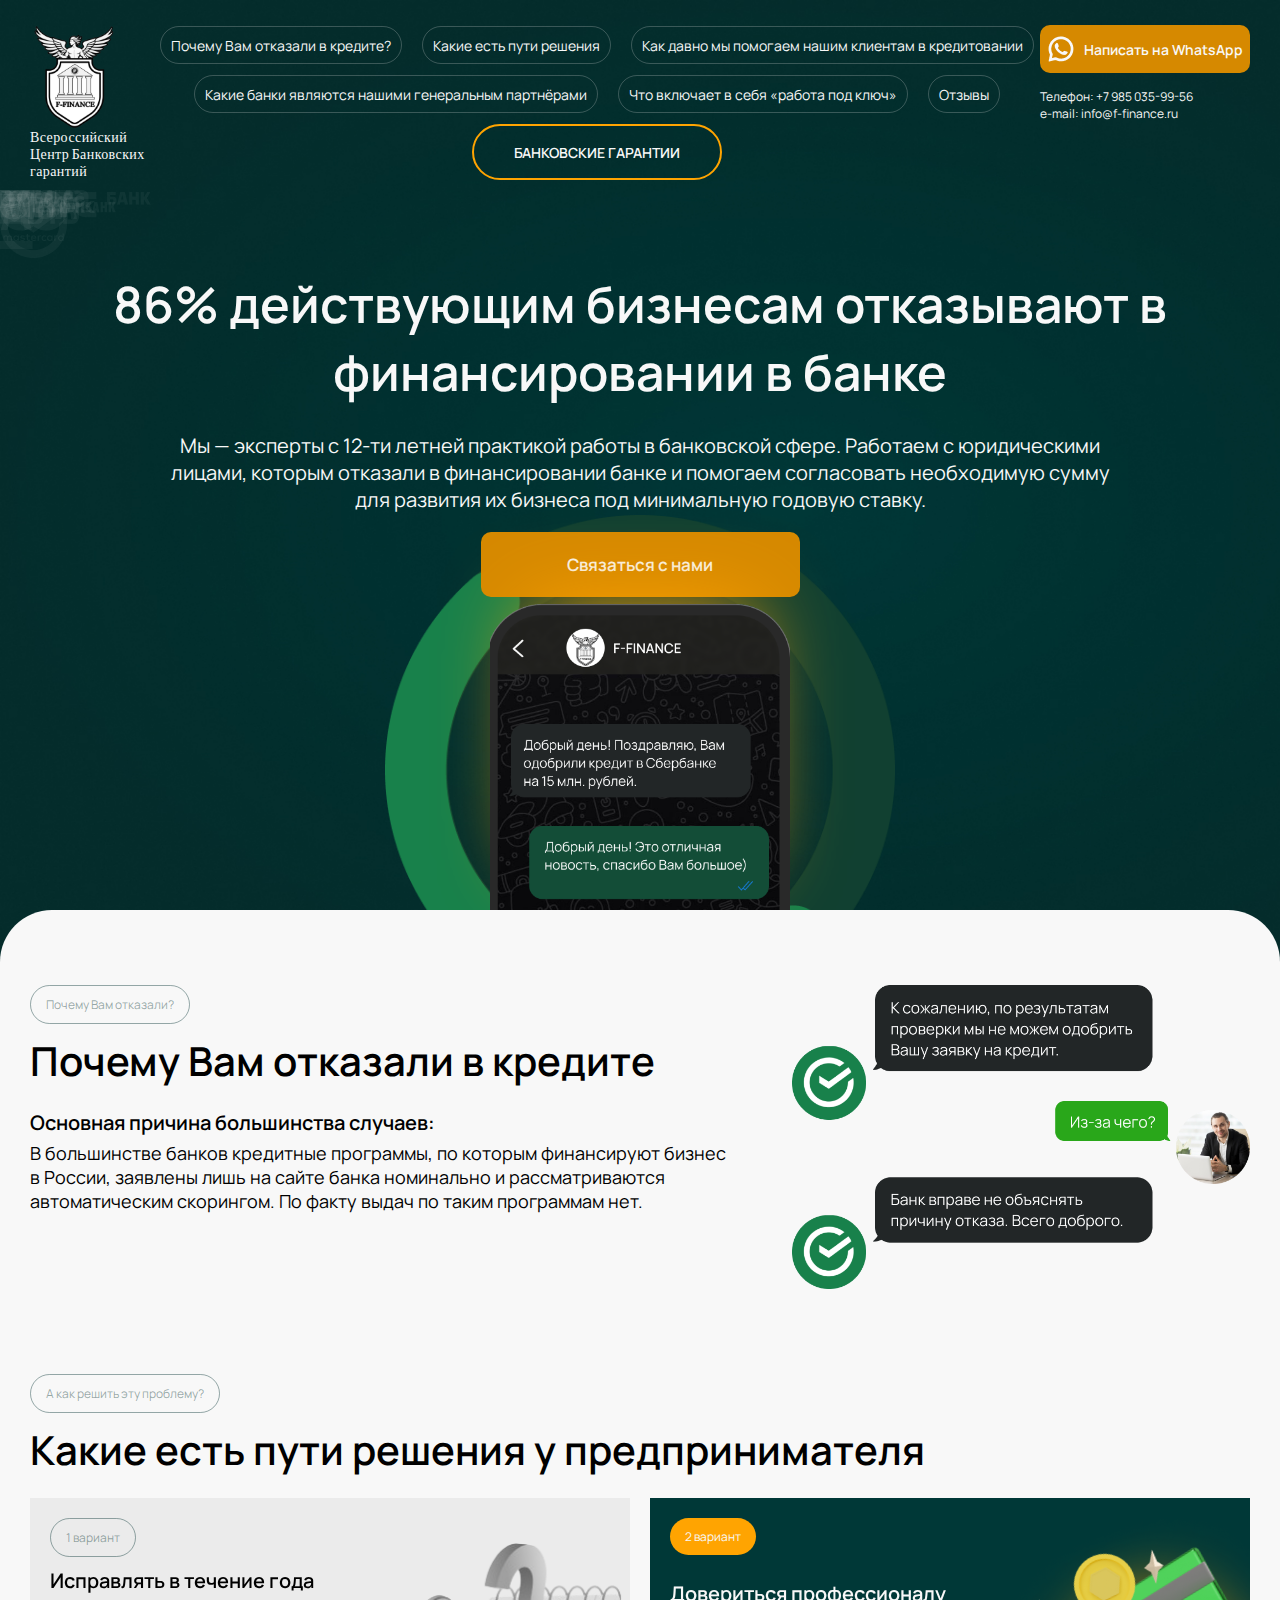
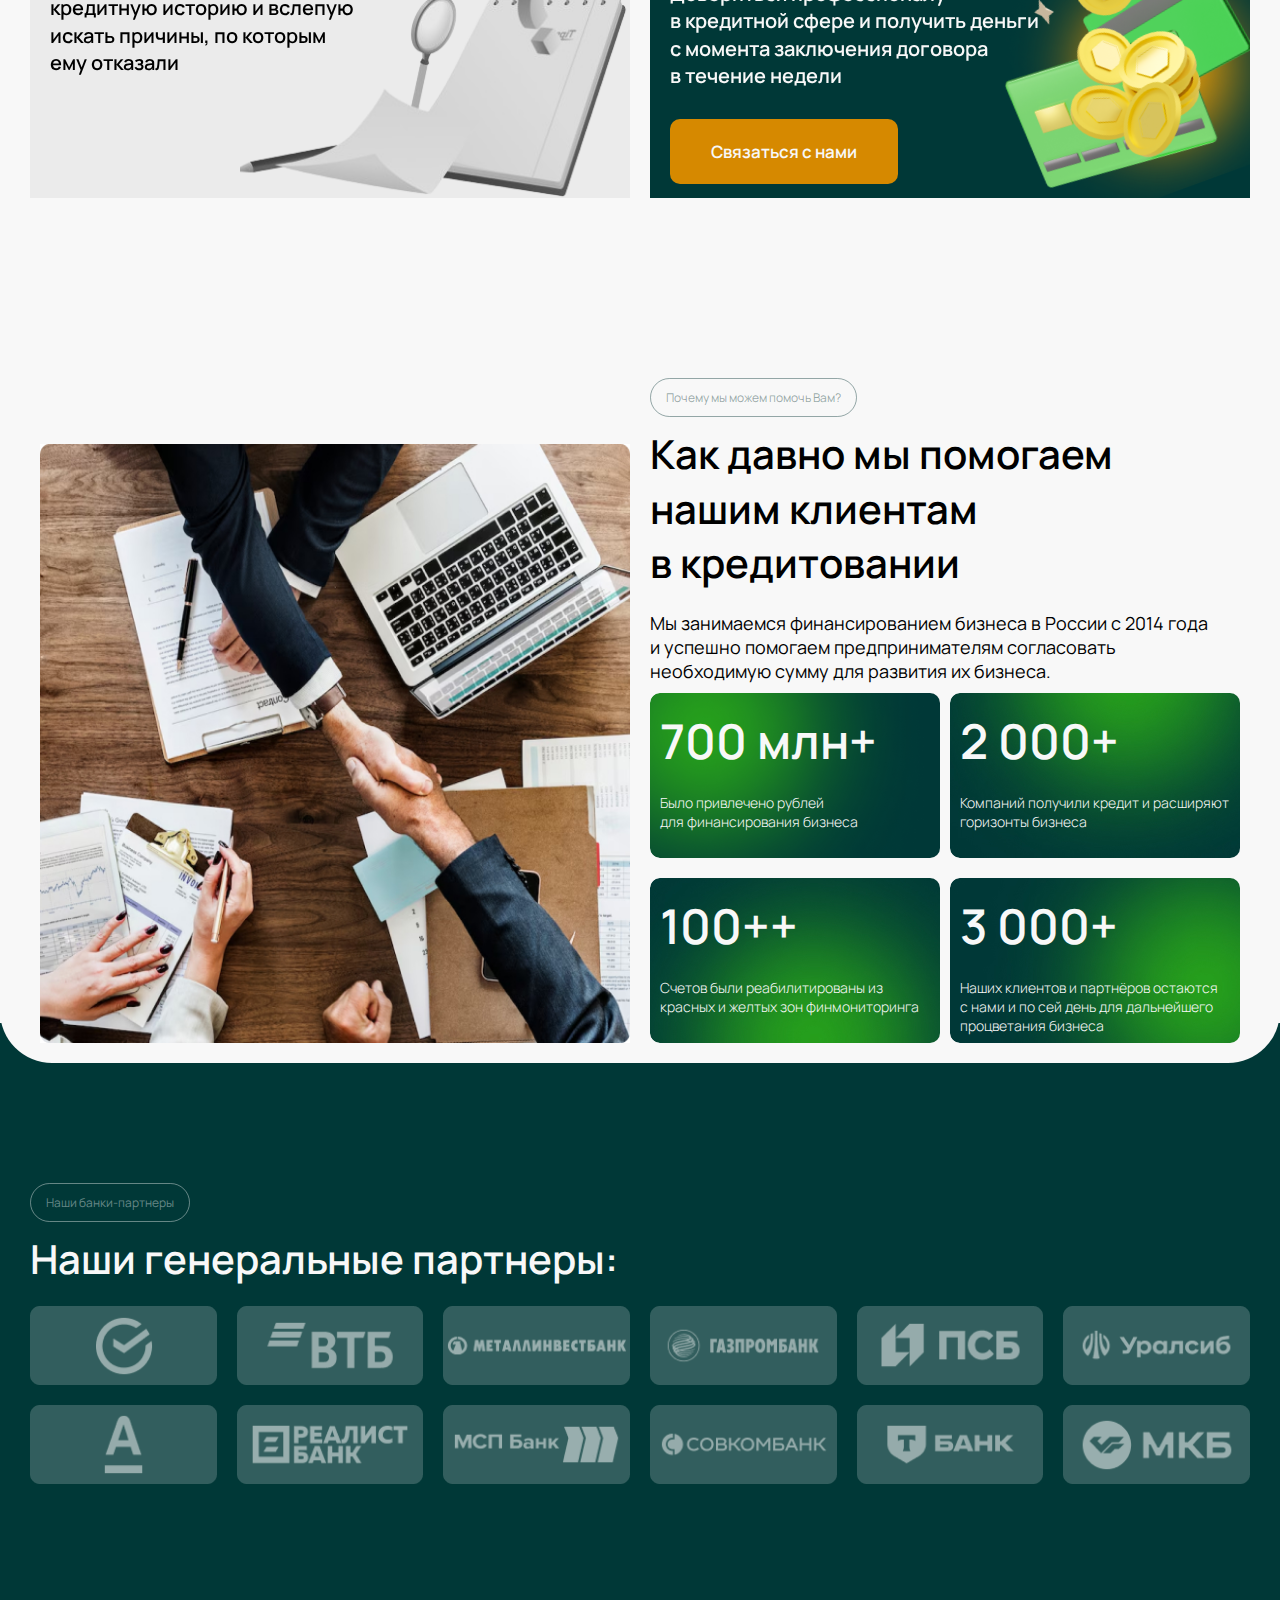
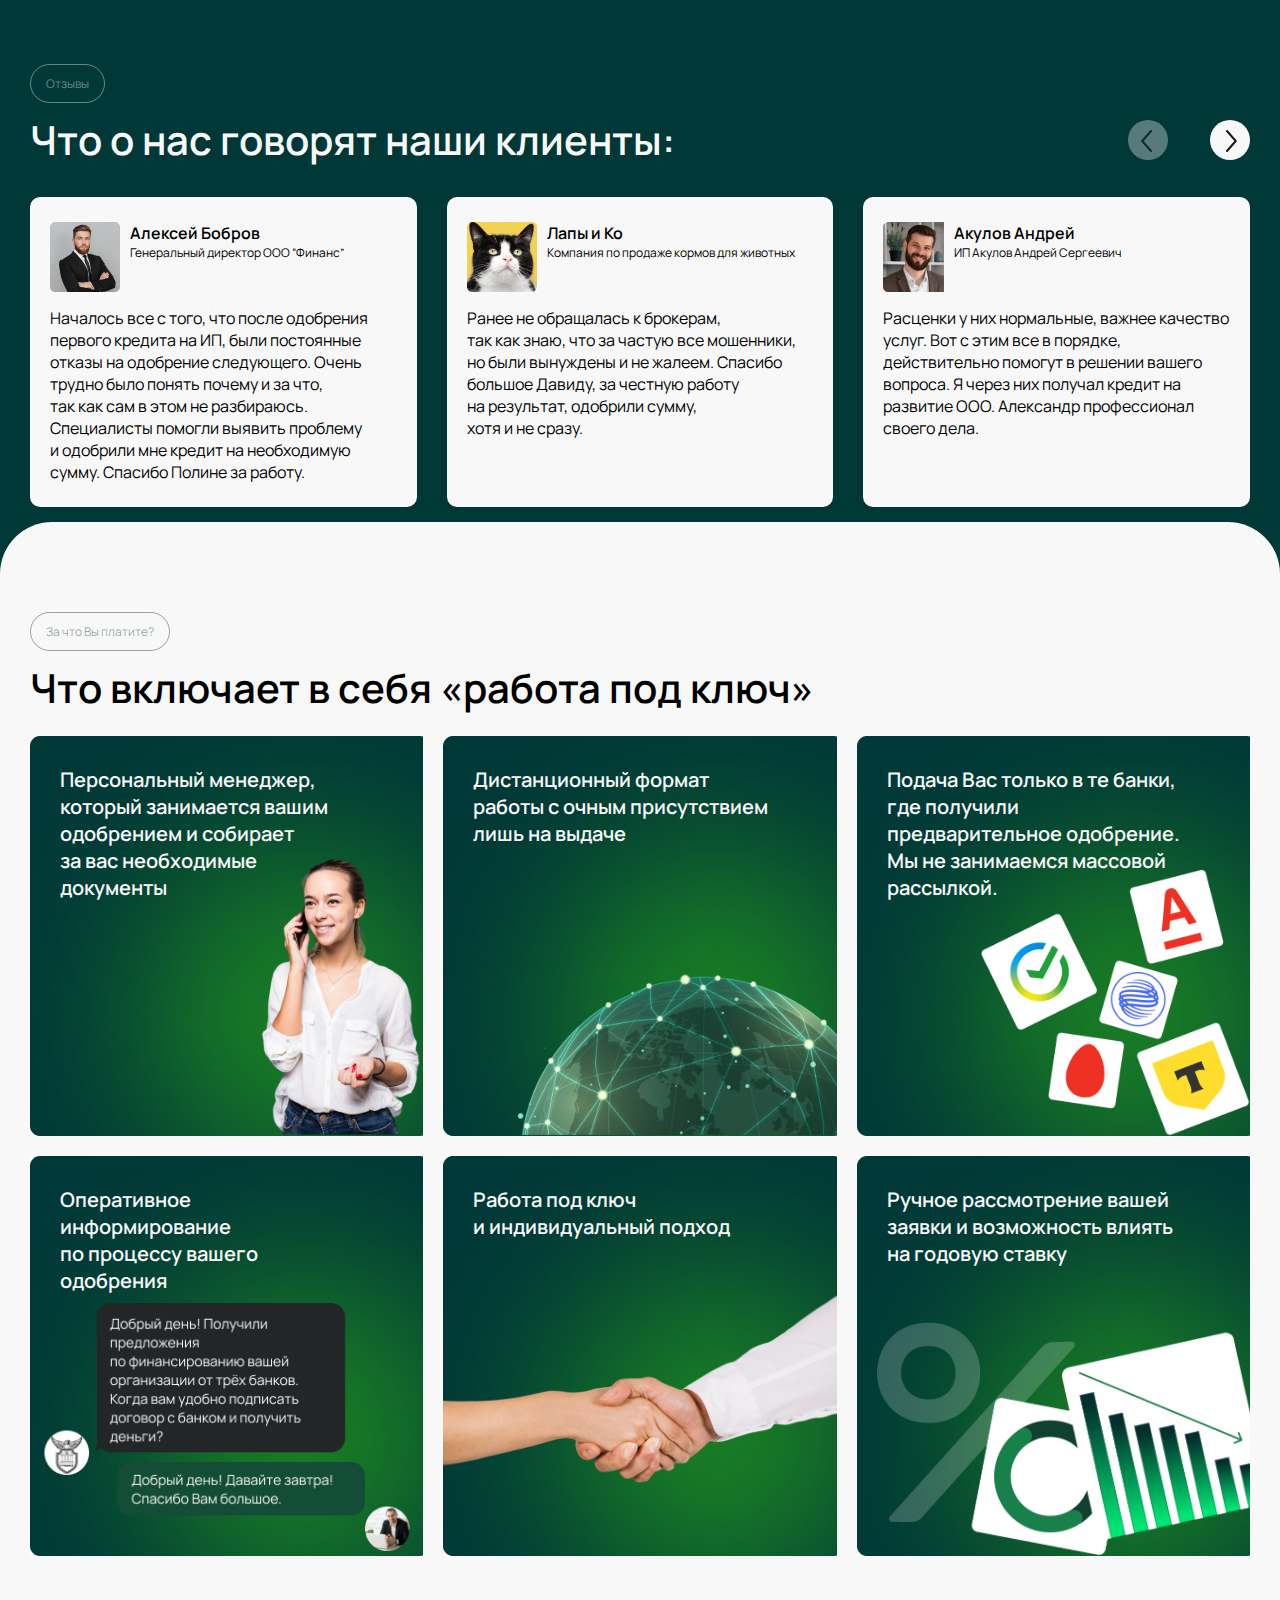
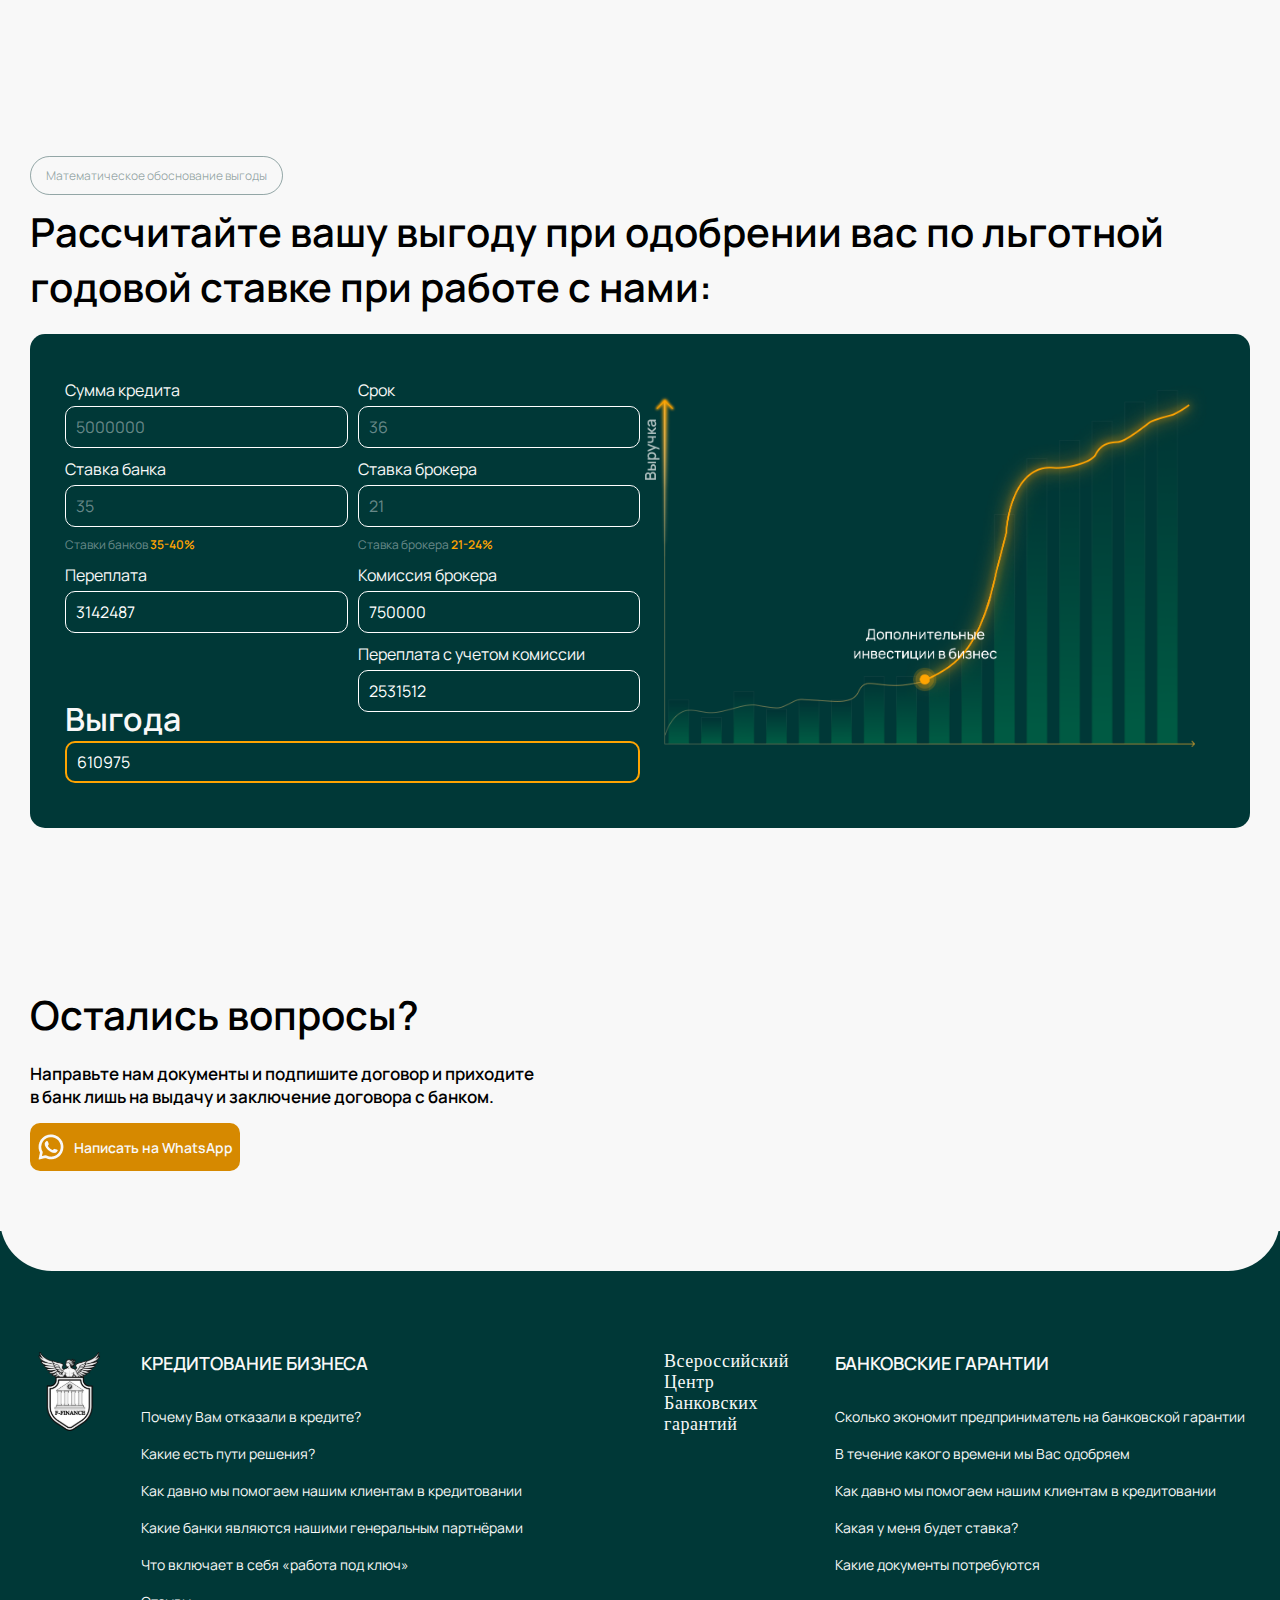
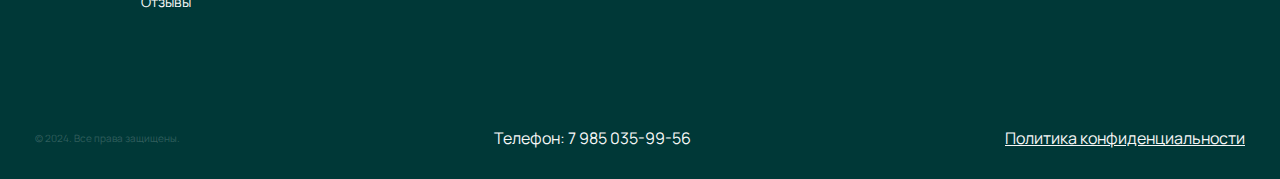
==== index.html @ 9709df37 "edits 9" ====
<!DOCTYPE html>
<html lang="en">
    <head>
        <meta charset="UTF-8" />
        <meta name="viewport" content="width=device-width, initial-scale=1.0" />
        <link rel="stylesheet" href="./css/style.css" />
        <link rel="stylesheet" href="css/swiper-bundle.min.css" />
        <title>Кредитование бизнеса</title>
        <link rel="shortcut icon" href="./img/favico.png" type="image/x-icon">
    </head>
    <body id="body">
        <div class="wrapper">
            <header class="header">
                <div class="header__container container">
                    <div class="header__logo">
                        <img src="img/logo.svg" alt="logo" />
                        <p class="header__logo-text">
                            Всероссийский Центр Банковских гарантий
                        </p>
                    </div>
                    <nav class="header__nav menu">
                        <ul class="menu__list">
                            <li class="menu__list-item">
                                <a href="#denial"
                                    >Почему Вам отказали в кредите?
                                </a>
                            </li>
                            <li class="menu__list-item">
                                <a href="#ways">Какие есть пути решения</a>
                            </li>
                            <li class="menu__list-item">
                                <a href="#experience"
                                    >Как давно мы помогаем нашим клиентам
                                    в кредитовании</a
                                >
                            </li>
                            <li class="menu__list-item">
                                <a href="#partners"
                                    >Какие банки являются нашими генеральным
                                    партнёрами</a
                                >
                            </li>
                            <li class="menu__list-item">
                                <a href="#work"
                                    >Что включает в себя «работа под ключ»</a
                                >
                            </li>
                            <li class="menu__list-item">
                                <a href="#reviews">Отзывы</a>
                            </li>

                            <li class="menu__list-item menu__list-accent">
                                <a href="guarantees.html"
                                    >Банковские гарантии</a
                                >
                            </li>
                        </ul>
                    </nav>
                    <nav class="header__mob mob-menu">
                        <ul class="mob-menu__list">
                            <li class="mob-menu__list-item ">
                                <a class="i1" href="#denial"
                                    >Почему Вам отказали в кредите?</a
                                >
                            </li>
                            <li class="mob-menu__list-item i2">
                                <a href="#ways">Какие есть пути решения</a>
                            </li>
                            <li class="mob-menu__list-item i3">
                                <a href="#experience"
                                    >Как давно мы помогаем нашим клиентам
                                    в кредитовании</a
                                >
                            </li>
                            <li class="mob-menu__list-item i4">
                                <a href="#partners"
                                    >Какие банки являются нашими генеральным
                                    партнёрами</a
                                >
                            </li>
                            <li class="mob-menu__list-item i5">
                                <a href="#work"
                                    >Что включает в себя «работа под ключ»</a
                                >
                            </li>
                            <li class="mob-menu__list-item i6">
                                <a href="#reviews">Отзывы</a>
                            </li>

                            <li class="menu__list-accent_mobile">
                                <a href="guarantees.html"
                                    >Банковские гарантии</a
                                >
                            </li>
                        </ul>
                        <div class="mob-menu__contacts">
                            <a
                                class="wa-btn btn"
                                target="_blank"
                                href="https://wa.me/79850359956"
                            >
                                <img
                                    src="img/whatsapp.png"
                                    alt="whatsapp icon"
                                />
                                Написать на WhatsApp
                            </a>
                            <span class="number"
                                >Телефон: +7 985 035-99-56</span
                            >
                        </div>
                    </nav>
                    <div class="header__contacts">
                        <a
                            class="wa-btn btn"
                            target="_blank"
                            href="https://wa.me/79850359956"
                        >
                            <img src="img/whatsapp.png" alt="whatsapp icon" />
                            Написать на WhatsApp
                        </a>
                        <div class="number-wrap">
                            <span class="number"
                                >Телефон: +7 985 035-99-56</span
                            >
                            <span class="number"
                                >e-mail: info@f-finance.ru</span
                            >
                        </div>
                    </div>
                    <div class="burger">
                        <span></span>
                        <span></span>
                        <span></span>
                    </div>
                </div>
                <div class="header__wellcome wellcome">
                    <div class="floating-logos">
                        <img src="img/banks/bank1.png" alt="bank" />
                        <img src="img/banks/bank2.png" alt="bank" />
                        <img src="img/banks/bank3.png" alt="bank" />
                        <img src="img/banks/bank4.png" alt="bank" />
                        <img src="img/banks/bank5.png" alt="bank" />
                        <img src="img/banks/bank6.png" alt="bank" />
                        <img src="img/banks/bank7.png" alt="bank" />
                        <img src="img/banks/bank8.png" alt="bank" />
                        <img src="img/banks/bank9.png" alt="bank" />
                        <img src="img/banks/bank10.png" alt="bank" />
                        <img src="img/banks/bank11.png" alt="bank" />
                        <img src="img/banks/bank12.png" alt="bank" />
                    </div>
                    <div class="wellcome__container container">
                        <h1 class="wellcome__title">
                            86% действующим бизнесам отказывают в финансировании
                            в банке
                        </h1>
                        <h4 class="wellcome__subtitle">
                            Мы — эксперты с <span
                                class="wellcome__subtitle-accent"
                                >12-ти летней практикой работы в банковской
                                сфере.</span
                            >
                            Работаем с юридическими лицами, которым отказали
                            в финансировании банке и помогаем согласовать
                            необходимую сумму для развития их бизнеса под
                            минимальную годовую ставку.
                        </h4>

                        <h4 class="wellcome__subtitle-phone">
                            <span class="wellcome-accent wellcome-accent_phone">
                                Мы — эксперты с <span
                                    class="wellcome__subtitle-accent_mob"
                                    >12-ти летней практикой работы в банковской
                                    сфере.</span
                                >
                            </span>
                            Работаем с юридическими лицами, которым отказали
                            в финансировании банке и помогаем согласовать
                            необходимую сумму для развития их бизнеса под
                            минимальную годовую ставку.
                        </h4>

                        <a
                            class="btn wellcome__btn"
                            target="_blank"
                            href="https://wa.me/79850359956"
                            >Связаться с нами</a
                        >
                        <div class="wellcome__light">
                            <img src="img//light.png" alt="" />
                        </div>
                        <div class="wellcome__graph">
                            <img src="img/graph.png" alt="" />
                        </div>
                        <div class="wellcome__phone">
                            <img src="img/phone3.png" alt="phone" />
                        </div>
                    </div>
                </div>
            </header>

            <main class="main">
                <div class="wrapper-white">
                    <section class="denial" id="denial">
                        <div class="denial__container container">
                            <div class="denial__content">
                                <div class="phrase">Почему Вам отказали?</div>
                                <h2 class="denial__title title">
                                    Почему Вам отказали в кредите
                                </h2>
                                <p class="denial__subtitle subtitle">
                                    <span
                                        >Основная причина большинства
                                        случаев:</span
                                    >
                                    В большинстве банков кредитные программы,
                                    по которым финансируют бизнес в России,
                                    заявлены лишь на сайте банка номинально
                                    и рассматриваются автоматическим скорингом.
                                    По факту выдач по таким программам нет.
                                </p>
                            </div>
                            <div class="denial__dialogue">
                                <img src="img/dialog1.png" alt="" />
                            </div>
                        </div>
                    </section>
                    <section class="ways" id="ways">
                        <div class="ways__container container">
                            <div class="phrase">А как решить эту проблему?</div>
                            <h2 class="ways__title title">
                                Какие есть пути решения у предпринимателя
                            </h2>
                            <div class="ways__solutions">
                                <div class="ways__solution">
                                    <div class="ways__question">
                                        <img src="img/question2.png" alt="" />
                                    </div>
                                    <div class="phrase">1 вариант</div>
                                    <p class="subtitle">
                                        <span
                                            >Исправлять в течение года кредитную
                                            историю и вслепую искать причины,
                                            по которым ему отказали</span
                                        >
                                    </p>
                                </div>
                                <div class="ways__solution">
                                    <div class="phrase">2 вариант</div>
                                    <div class="ways__card">
                                        <img src="img/card1.png" alt="" />
                                    </div>
                                    <p class="subtitle">
                                        <span
                                            >Довериться профессионалу
                                            в кредитной сфере и получить деньги
                                            с момента заключения договора
                                            в течение недели</span
                                        >
                                        <a
                                            target="_blank"
                                            href="https://wa.me/79850359956"
                                            class="btn"
                                            >Связаться с нами</a
                                        >
                                    </p>
                                </div>
                            </div>
                        </div>
                    </section>
                    <section class="experience" id="experience">
                        <div class="experience__container container">
                            <div class="experience__image">
                                <img src="img/expeience.jpg" alt="work" />
                            </div>
                            <div class="experience__content">
                                <div class="phrase">
                                    Почему мы можем помочь Вам?
                                </div>
                                <h2 class="experience_title title">
                                    Как давно мы помогаем нашим клиентам
                                    в кредитовании
                                </h2>
                                <p class="experience__subtitle subtitle">
                                    Мы занимаемся финансированием бизнеса
                                    в России с 2014 года и успешно помогаем
                                    предпринимателям согласовать необходимую
                                    сумму для развития их бизнеса.
                                </p>
                                <ul class="experience__list">
                                    <li
                                        class="experience__list-item experience__card"
                                    >
                                        <h3 class="experience__card-title">
                                            700 млн+
                                        </h3>
                                        <p class="experience__card-subtitle">
                                            Было привлечено рублей
                                            для финансирования бизнеса
                                        </p>
                                    </li>
                                    <li
                                        class="experience__list-item experience__card"
                                    >
                                        <h3 class="experience__card-title">
                                            2 000+
                                        </h3>
                                        <p class="experience__card-subtitle">
                                            Компаний получили кредит и расширяют
                                            горизонты бизнеса
                                        </p>
                                    </li>
                                    <li
                                        class="experience__list-item experience__card"
                                    >
                                        <h3 class="experience__card-title">
                                            100++
                                        </h3>
                                        <p class="experience__card-subtitle">
                                            Счетов были реабилитированы из
                                            красных и желтых зон финмониторинга
                                        </p>
                                    </li>
                                    <li
                                        class="experience__list-item experience__card"
                                    >
                                        <h3 class="experience__card-title">
                                            3 000+
                                        </h3>
                                        <p class="experience__card-subtitle">
                                            Наших клиентов и партнёров остаются
                                            с нами и по сей день для дальнейшего
                                            процветания бизнеса
                                        </p>
                                    </li>
                                </ul>

                                <div class="experience__image-mobile">
                                    <img src="img/expeience.jpg" alt="work" />
                                </div>
                            </div>
                        </div>
                    </section>
                </div>
                <section class="reviews">
                    <div class="reviews__container container">
                        <div class="phrase" id="partners">
                            Наши банки-партнеры
                        </div>
                        <h2 class="reviews__title title">
                            Наши генеральные партнеры:
                        </h2>
                        <ul class="reviews__list">
                            <li class="reviews__list-item">
                                <img src="img/reviews/bank1.png" alt="" />
                            </li>
                            <li class="reviews__list-item">
                                <img src="img/reviews/bank2.png" alt="" />
                            </li>
                            <li class="reviews__list-item">
                                <img src="img/reviews/bank3.png" alt="" />
                            </li>
                            <li class="reviews__list-item">
                                <img src="img/reviews/bank4.png" alt="" />
                            </li>
                            <li class="reviews__list-item">
                                <img src="img/reviews/bank5.png" alt="" />
                            </li>
                            <li class="reviews__list-item">
                                <img src="img/reviews/bank6.png" alt="" />
                            </li>
                            <li class="reviews__list-item">
                                <img src="img/reviews/bank7.png" alt="" />
                            </li>
                            <li class="reviews__list-item">
                                <img src="img/reviews/bank8.png" alt="" />
                            </li>
                            <li class="reviews__list-item">
                                <img src="img/reviews/bank9.png" alt="" />
                            </li>
                            <li class="reviews__list-item">
                                <img src="img/reviews/bank10.png" alt="" />
                            </li>
                            <li class="reviews__list-item">
                                <img src="img/reviews/bank11.png" alt="" />
                            </li>
                            <li class="reviews__list-item">
                                <img src="img/reviews/bank12.png" alt="" />
                            </li>
                        </ul>
                        <div class="phrase" id="partners">Отзывы</div>
                        <h2 class="ot__title title">
                            Что о нас говорят наши клиенты:
                        </h2>
                        <div class="swiper mySwiper" id="reviews">
                            <div class="swiper-wrapper">
                                <div class="swiper-slide reviews__card">
                                    <div class="reviews__card-info">
                                        <img
                                            src="img/reviews/People/alexey.jpg"
                                            alt="alexey"
                                        />
                                        <div>
                                            <h4 class="reviews__card-name">
                                                Алексей Бобров
                                            </h4>
                                            <h6 class="reviews__card-position">
                                                Генеральный директор ООО
                                                “Финанс”
                                            </h6>
                                        </div>
                                    </div>
                                    <p class="reviews__card-text">
                                        Началось все с того, что после одобрения
                                        первого кредита на ИП, были постоянные
                                        отказы на одобрение следующего. Очень
                                        трудно было понять почему и за что,
                                        так как сам в этом не разбираюсь.
                                        Специалисты помогли выявить проблему
                                        и одобрили мне кредит на необходимую
                                        сумму. Спасибо Полине за работу.
                                    </p>
                                </div>
                                <div class="swiper-slide reviews__card">
                                    <div class="reviews__card-info">
                                        <img
                                            src="img/reviews/People/cat.jpg"
                                            alt="cat"
                                        />
                                        <div>
                                            <h4 class="reviews__card-name">
                                                Лапы и Ко
                                            </h4>
                                            <h6 class="reviews__card-position">
                                                Компания по продаже кормов для
                                                животных
                                            </h6>
                                        </div>
                                    </div>
                                    <p class="reviews__card-text">
                                        Ранее не обращалась к брокерам,
                                        так как знаю, что за частую
                                        все мошенники, но были вынуждены
                                        и не жалеем. Спасибо большое Давиду,
                                        за честную работу на результат, одобрили
                                        сумму, хотя и не сразу.
                                    </p>
                                </div>
                                <div class="swiper-slide reviews__card">
                                    <div class="reviews__card-info">
                                        <img
                                            src="img/reviews/People/fedor2.jpg"
                                            alt="human"
                                        />
                                        <div>
                                            <h4 class="reviews__card-name">
                                                Акулов Андрей
                                            </h4>
                                            <h6 class="reviews__card-position">
                                                ИП Акулов Андрей Сергеевич
                                            </h6>
                                        </div>
                                    </div>
                                    <p class="reviews__card-text">
                                        Расценки у них нормальные, важнее
                                        качество услуг. Вот с этим все в
                                        порядке, действительно помогут в решении
                                        вашего вопроса. Я через них получал
                                        кредит на развитие ООО. Александр
                                        профессионал своего дела.
                                    </p>
                                </div>
                                <div class="swiper-slide reviews__card">
                                    <div class="reviews__card-info">
                                        <img
                                            src="img/reviews/People/fedor.jpg"
                                            alt="human"
                                        />
                                        <div>
                                            <h4 class="reviews__card-name">
                                                Фёдор Анисимов
                                            </h4>
                                            <h6 class="reviews__card-position">
                                                Заместитель директора по
                                                финансовым вопросам ООО “Косалт”
                                            </h6>
                                        </div>
                                    </div>
                                    <p class="reviews__card-text">
                                        Узнал про компанию от знакомого,
                                        все очень круто. Константин знает,
                                        что делает. Одобрили 5 млн в Сбере,
                                        хотя долго не давал ничего. Всем советую
                                        данных специалистов.
                                    </p>
                                </div>
                            </div>
                            <div class="swiper-button-next"></div>
                            <div class="swiper-button-prev"></div>
                        </div>
                    </div>
                </section>
                <div class="wrapper-white">
                    <section class="work" id="work">
                        <div class="work__container container">
                            <div class="phrase">За что Вы платите?</div>
                            <h2 class="work__title title">
                                Что включает в себя «работа под ключ»
                            </h2>
                            <ul class="work__list">
                                <li class="work__list-item">
                                    <h5>
                                        Персональный менеджер, который
                                        занимается вашим одобрением и собирает
                                        за вас необходимые документы
                                    </h5>
                                    <img src="img/work/work11.png" alt="" />
                                </li>
                                <li class="work__list-item">
                                    <h5>
                                        Дистанционный формат работы с очным
                                        присутствием лишь на выдаче
                                    </h5>
                                    <img src="img/work/work21.png" alt="" />
                                </li>
                                <li class="work__list-item">
                                    <h5>
                                        Подача Вас только в те банки, где
                                        получили предварительное одобрение. Мы
                                        не занимаемся массовой рассылкой.
                                    </h5>
                                    <img src="img/work/work31.png" alt="" />
                                </li>
                                <li class="work__list-item">
                                    <h5>
                                        Оперативное информирование по процессу
                                        вашего одобрения
                                    </h5>
                                    <img src="img/work/work41.png" alt="" />
                                </li>
                                <li class="work__list-item">
                                    <h5>
                                        Работа под ключ и индивидуальный подход
                                    </h5>
                                    <img src="img/work/work51.png" alt="" />
                                </li>
                                <li class="work__list-item">
                                    <h5>
                                        Ручное рассмотрение вашей заявки
                                        и возможность влиять на годовую ставку
                                    </h5>
                                    <img src="img/work/work61.png" alt="" />
                                </li>
                            </ul>
                        </div>
                    </section>
                    <section class="benefit">
                        <div class="benefit__container container">
                            <div class="phrase">
                                Математическое обоснование выгоды
                            </div>
                            <div class="benefit__title title">
                                Рассчитайте вашу выгоду при одобрении вас по
                                льготной годовой ставке при работе с нами:
                            </div>
                            <div class="benefit__wrapper">
                                <div class="benefit__count">
                                    <div class="benefit__row">
                                        <div class="benefit__row-column">
                                            <div class="benefit__row-block">
                                                <label for=""
                                                    >Сумма кредита</label
                                                >
                                                <input
                                                    class="benefit__input"
                                                    id="credit_sum"
                                                    type="number"
                                                    value="5000000"
                                                />
                                            </div>
                                            <div class="benefit__row-block">
                                                <label for=""
                                                    >Ставка банка</label
                                                >
                                                <input
                                                    class="benefit__input"
                                                    id="bank_rate"
                                                    type="number"
                                                    value="35"
                                                />
                                                <h6 class="input-subtitle">
                                                    Ставки банков
                                                    <span>35-40%</span>
                                                </h6>
                                            </div>
                                            <div
                                                class="benefit__row-block counted"
                                            >
                                                <label for="">Переплата</label>
                                                <input
                                                    class="benefit__input counted"
                                                    id="overpayment1"
                                                    type="number"
                                                    readonly
                                                />
                                            </div>
                                        </div>
                                        <div class="benefit__row-column">
                                            <div class="benefit__row-block">
                                                <label for="">Срок</label>
                                                <input
                                                    class="benefit__input"
                                                    id="term"
                                                    type="number"
                                                    value="36"
                                                    readonly
                                                />
                                            </div>
                                            <div class="benefit__row-block">
                                                <label for=""
                                                    >Ставка брокера</label
                                                >
                                                <input
                                                    class="benefit__input"
                                                    id="broker_rate"
                                                    type="number"
                                                    value="21"
                                                />
                                                <h6 class="input-subtitle">
                                                    Ставка брокера
                                                    <span>21-24%</span>
                                                </h6>
                                            </div>
                                            <div class="benefit__row-block">
                                                <label for=""
                                                    >Комиссия брокера</label
                                                >
                                                <input
                                                    class="benefit__input counted"
                                                    id="comission"
                                                    type="text"
                                                    readonly
                                                />
                                            </div>
                                            <div class="benefit__row-block">
                                                <label for=""
                                                    >Переплата с учетом
                                                    комиссии</label
                                                >
                                                <input
                                                    class="benefit__input counted"
                                                    id="overpayment2"
                                                    type="text"
                                                    readonly
                                                />
                                            </div>
                                        </div>
                                    </div>
                                    <div class="benefit__block">
                                        <h5>Выгода</h5>
                                        <input
                                            class="benefit__input counted"
                                            id="benefit-input"
                                            type="text"
                                            readonly
                                        />
                                    </div>
                                </div>
                                <div class="benefit__img">
                                    <img
                                        src="img/benefit/graph.png"
                                        alt="graph"
                                    />
                                </div>
                            </div>
                        </div>
                    </section>
                    <section class="questions">
                        <div class="questions__container container">
                            <h2 class="questions__title title">
                                Остались вопросы?
                            </h2>
                            <p class="questions__subtitle subtitle">
                                Направьте нам документы и подпишите договор
                                и приходите в банк лишь на выдачу и заключение
                                договора с банком.
                            </p>
                            <a
                                class="wa-btn btn"
                                target="_blank"
                                href="https://wa.me/79850359956"
                            >
                                <img
                                    src="img/whatsapp.png"
                                    alt="whatsapp icon"
                                />
                                Написать на WhatsApp
                            </a>
                        </div>
                    </section>
                </div>
            </main>
            <footer class="footer">
                <div class="footer__container container">
                    <div class="footer_container-up">
                        <div class="footer_container-left">
                            <div class="logo footer__logo">
                                <img src="img/logo.svg" alt="" />
                            </div>

                            <ul class="footer_nav-list">
                                <h6 class="footer_nav-item bank-link footer_nav-accent">
                                    <a href="index.html">Кредитование бизнеса</a>
                                </h6>
                                <li class="footer_nav-item">
                                    <a href="#denial"
                                        >Почему Вам отказали в кредите?</a
                                    >
                                </li>
                                <li class="footer_nav-item">
                                    <a href="#ways">Какие есть пути решения?</a>
                                </li>
                                <li class="footer_nav-item">
                                    <a href="#experience"
                                        >Как давно мы помогаем нашим клиентам в
                                        кредитовании</a
                                    >
                                </li>
                                <li class="footer_nav-item">
                                    <a href="#partners"
                                        >Какие банки являются нашими генеральным
                                        партнёрами</a
                                    >
                                </li>
                                <li class="footer_nav-item">
                                    <a href="#work"
                                        >Что включает в себя «работа
                                        под ключ»</a
                                    >
                                </li>
                                <li class="footer_nav-item">
                                    <a href="#reviews">Отзывы</a>
                                </li>
                            </ul>
                        </div>
                        <div class="footer_container-right">
                            <div class="logo footer__logo-text">
                                Всероссийский Центр Банковских гарантий
                            </div>

                            <ul class="footer_nav-list">
                                <h6 class="footer_nav-item bank-link">
                                    <a href="guarantees.html">Банковские гарантии</a>
                                </h6>
                                <li class="footer_nav-item">
                                    <a href="./guarantees.html#issue"
                                        >Сколько экономит предприниматель на
                                        банковской гарантии
                                    </a>
                                </li>
                                <li class="footer_nav-item">
                                    <a href="./guarantees.html#time"
                                        >В течение какого времени мы Вас
                                        одобряем</a
                                    >
                                </li>
                                <li class="footer_nav-item">
                                    <a href="./guarantees.html#time"
                                        >Как давно мы помогаем нашим клиентам в
                                        кредитовании</a
                                    >
                                </li>
                                <li class="footer_nav-item">
                                    <a href="./guarantees.html#time">Какая у меня будет ставка?</a>
                                </li>
                                <li class="footer_nav-item">
                                    <a href="./guarantees.html#documents">Какие документы потребуются</a>
                                </li>
                            </ul>
                        </div>
                    </div>
                    <div class="footer_container-down">
                        <h6 class="footer__text">
                            © 2024. Все права защищены.
                        </h6>
                        <h5 class="footer-number">Телефон: 7 985 035-99-56</h5>
                        <a href="policy.html">Политика конфиденциальности</a>
                    </div>
                </div>
            </footer>

            <footer class="footer-mobile">
                <div class="footer_container-right">
                    <ul class="footer_nav-list">
                        <li class="footer_nav-item">
                            <a href="./guarantees.html#issue"
                                >Сколько экономит предприниматель на банковской
                                гарантии
                            </a>
                        </li>
                        <li class="footer_nav-item time">
                            <a href="./guarantees.html#time"
                                >В течение какого времени мы Вас одобряем</a
                            >
                        </li>
                        <li class="footer_nav-item ok">
                            <a href="./guarantees.html#time">Какая у меня будет ставка?</a>
                        </li>
                        <li class="footer_nav-item">
                            <a href="./guarantees.html#documents">Какие документы потребуются</a>
                        </li>

                        <li class="footer_nav-item bank-link"><a href="guarantees.html">Банковские гарантии</a></li>
                    </ul>
                </div>

                <div class="footer_container-down down-mobile">
                    <h6 class="footer__text">© 2024. Все права защищены.</h6>
                    <a href="policy.html">Политика конфиденциальности</a>
                </div>
            </footer>
        </div>
        <script src="js/script.js"></script>
        <script src="js/swiper-bundle.min.js"></script>
    </body>
</html>
---- css/style.css ----
@charset "UTF-8";
@import url(../css/reset.css);
@import url("./guarantee.scss");
@import url("https://fonts.googleapis.com/css2?family=Bebas+Neue&family=Manrope:wght@200..800&display=swap");
:root {
  --black: #000;
  --white: #f8f8f8;
  --grey: #ebebeb;
  --green: #003837;
  --greenHover: #00d107;
  --lightGreen: #18814b;
  --yellow: #ffa401;
}

div,
span,
h1,
h2,
h3,
h4,
h5,
h6,
p,
a {
  font-family: "Manrope", sans-serif;
  color: var(--white);
}

body {
  background-color: var(--white);
}

.wrapper-white {
  position: relative;
  z-index: 3;
  background-color: var(--white);
  border-radius: 52px;
  margin-top: -100px;
}

.input-subtitle {
  margin-top: 10px;
  font-size: 12px;
  line-height: 16.32px;
  color: rgba(255, 255, 255, 0.41);
}
.input-subtitle span {
  font-weight: 600;
  font-size: 12px;
  color: var(--yellow);
}

.container {
  max-width: 1240px;
  margin: 0 auto;
  padding: 10px;
}

.title {
  font-size: 40px;
  font-weight: 600;
  line-height: 54.64px;
  margin-bottom: 20px;
  color: var(--black);
}
@media (max-width: 590px) {
  .title {
    font-size: 35px;
    line-height: 40px;
  }
}
@media (max-width: 400px) {
  .title {
    font-size: 25px;
    line-height: 34.15px;
  }
}

.phrase {
  display: inline-block;
  color: rgba(2, 49, 48, 0.4117647059);
  font-size: 12px;
  padding: 10px 15px;
  margin-bottom: 10px;
  border: 1px solid rgba(2, 49, 48, 0.4117647059);
  border-radius: 100px;
}

.subtitle {
  color: var(--black);
  font-size: 18px;
  font-weight: 400;
}
.subtitle span {
  display: block;
  color: var(--black);
  font-weight: 600;
  font-size: 20px;
  line-height: 27.32px;
  margin-bottom: 5px;
}
@media (max-width: 400px) {
  .subtitle span {
    font-size: 16px;
    line-height: 21.86px;
  }
}
@media (max-width: 400px) {
  .subtitle {
    font-size: 14px;
    line-height: 19.12px;
  }
}

.header {
  background: url(../img/bg.jpg);
  background-size: cover;
  background-repeat: no-repeat;
}
.header__logo {
  width: 127px;
}
.header__logo img {
  width: 85px;
  height: 104px;
}
.header__logo-text {
  font-family: "Bebas Neue";
  letter-spacing: 0.03em;
  font-size: 14px;
  font-weight: 300;
}
@media (max-width: 1200px) {
  .header__logo {
    display: flex;
    align-items: center;
  }
  .header__logo img {
    width: 44px;
    height: 54px;
    margin-right: 36px;
  }
  .header__logo-text {
    width: 156px;
    font-family: "Bebas Neue";
    letter-spacing: 0.03em;
    font-size: 14px;
    font-weight: 300;
  }
}
.header__container {
  padding-top: 25px;
  display: flex;
  justify-content: space-between;
  position: relative;
}
.header__contacts {
  z-index: 1;
}
@media (max-width: 1050px) {
  .header__contacts {
    display: none;
  }
}

.floating-logos {
  position: absolute;
  top: 0;
  left: 0;
  width: 100%;
  height: 90%;
  pointer-events: none; /* Логотипы не мешают взаимодействию с другими элементами */
  overflow: hidden;
}

.floating-logos img {
  position: absolute;
  animation-timing-function: linear;
  animation-iteration-count: infinite;
  animation-direction: alternate;
  animation-duration: 85s;
}

.floating-logos img:nth-child(1) {
  animation-name: move1;
}

.floating-logos img:nth-child(2) {
  animation-name: move2;
}

.floating-logos img:nth-child(3) {
  animation-name: move3;
}

.floating-logos img:nth-child(4) {
  animation-name: move4;
}

.floating-logos img:nth-child(5) {
  animation-name: move5;
}

.floating-logos img:nth-child(6) {
  animation-name: move6;
}

.floating-logos img:nth-child(7) {
  animation-name: move7;
}

.floating-logos img:nth-child(8) {
  animation-name: move8;
}

.floating-logos img:nth-child(9) {
  animation-name: move9;
}

.floating-logos img:nth-child(10) {
  animation-name: move10;
}

.floating-logos img:nth-child(11) {
  animation-name: move11;
}

.floating-logos img:nth-child(12) {
  animation-name: move12;
}

@keyframes move1 {
  0% {
    left: 0%;
    top: 0%;
  }
  25% {
    left: 95%;
    top: 20%;
  }
  50% {
    left: 10%;
    top: 80%;
  }
  75% {
    left: 80%;
    top: 40%;
  }
  100% {
    left: 0%;
    top: 0%;
  }
}
@keyframes move2 {
  0% {
    left: 95%;
    top: 0%;
  }
  25% {
    left: 20%;
    top: 10%;
  }
  50% {
    left: 95%;
    top: 70%;
  }
  75% {
    left: 30%;
    top: 80%;
  }
  100% {
    left: 95%;
    top: 0%;
  }
}
@keyframes move3 {
  0% {
    left: 0%;
    top: 95%;
  }
  25% {
    left: 80%;
    top: 80%;
  }
  50% {
    left: 20%;
    top: 20%;
  }
  75% {
    left: 70%;
    top: 10%;
  }
  100% {
    left: 0%;
    top: 95%;
  }
}
@keyframes move4 {
  0% {
    left: 95%;
    top: 95%;
  }
  25% {
    left: 10%;
    top: 60%;
  }
  50% {
    left: 95%;
    top: 30%;
  }
  75% {
    left: 20%;
    top: 70%;
  }
  100% {
    left: 95%;
    top: 95%;
  }
}
@keyframes move5 {
  0% {
    left: 50%;
    top: 0%;
  }
  25% {
    left: 10%;
    top: 95%;
  }
  50% {
    left: 95%;
    top: 20%;
  }
  75% {
    left: 20%;
    top: 95%;
  }
  100% {
    left: 50%;
    top: 0%;
  }
}
@keyframes move6 {
  0% {
    left: 0%;
    top: 50%;
  }
  25% {
    left: 70%;
    top: 10%;
  }
  50% {
    left: 30%;
    top: 95%;
  }
  75% {
    left: 95%;
    top: 40%;
  }
  100% {
    left: 0%;
    top: 50%;
  }
}
@keyframes move7 {
  0% {
    left: 95%;
    top: 50%;
  }
  25% {
    left: 20%;
    top: 20%;
  }
  50% {
    left: 95%;
    top: 80%;
  }
  75% {
    left: 10%;
    top: 60%;
  }
  100% {
    left: 95%;
    top: 50%;
  }
}
@keyframes move8 {
  0% {
    left: 50%;
    top: 95%;
  }
  25% {
    left: 30%;
    top: 30%;
  }
  50% {
    left: 70%;
    top: 95%;
  }
  75% {
    left: 40%;
    top: 20%;
  }
  100% {
    left: 50%;
    top: 95%;
  }
}
@keyframes move9 {
  0% {
    left: 95%;
    top: 20%;
  }
  25% {
    left: 10%;
    top: 70%;
  }
  50% {
    left: 95%;
    top: 10%;
  }
  75% {
    left: 30%;
    top: 60%;
  }
  100% {
    left: 95%;
    top: 20%;
  }
}
@keyframes move10 {
  0% {
    left: 20%;
    top: 95%;
  }
  25% {
    left: 95%;
    top: 40%;
  }
  50% {
    left: 30%;
    top: 95%;
  }
  75% {
    left: 95%;
    top: 50%;
  }
  100% {
    left: 20%;
    top: 95%;
  }
}
@keyframes move11 {
  0% {
    left: 10%;
    top: 10%;
  }
  25% {
    left: 95%;
    top: 50%;
  }
  50% {
    left: 20%;
    top: 95%;
  }
  75% {
    left: 95%;
    top: 20%;
  }
  100% {
    left: 10%;
    top: 10%;
  }
}
@keyframes move12 {
  0% {
    left: 95%;
    top: 95%;
  }
  25% {
    left: 30%;
    top: 10%;
  }
  50% {
    left: 95%;
    top: 50%;
  }
  75% {
    left: 20%;
    top: 40%;
  }
  100% {
    left: 95%;
    top: 95%;
  }
}
.burger {
  display: none;
  z-index: 101;
  align-items: start;
  justify-content: center;
  width: 50px;
  height: 50px;
  border-radius: 30px;
  background-color: var(--white);
  position: relative;
}
.burger span {
  display: flex;
  width: 30px;
  height: 3px;
  border-radius: 10px;
  transition: 0.3s ease-in-out;
  background-color: #191919;
}
.burger span {
  margin: 15px 0;
  position: absolute;
}
.burger span:nth-child(1) {
  position: absolute;
  top: 20px;
}
.burger span:nth-child(2) {
  top: 10px;
  width: 18px;
  right: 13px;
}
.burger.active {
  /* & span::before {
      transform: rotate(45deg);
      top: 10px;
  } */
}
.burger.active span:nth-child(2) {
  display: none;
}
.burger.active span:nth-child(1) {
  top: 10px;
  transform: rotate(45deg);
}
.burger.active span:nth-child(3) {
  transform: rotate(-45deg);
  top: 10px;
}
@media (max-width: 1050px) {
  .burger {
    display: flex;
  }
}

.menu {
  display: flex;
  width: 900px;
}
@media (max-width: 1200px) {
  .menu {
    width: 750px;
  }
}
@media (max-width: 1050px) {
  .menu {
    display: none;
  }
}
.menu__list {
  display: flex;
  align-items: center;
  justify-content: center;
  flex-wrap: wrap;
  row-gap: 10px !important;
  gap: 20px;
}
.menu__list-item {
  padding: 7px 10px;
  border: 0.5px solid rgba(215, 215, 215, 0.26);
  border-radius: 68px;
}
.menu__list-item a {
  color: var(--white);
  font-size: 14px;
  transition: 0.2s ease-in-out;
}
.menu__list-block {
  display: inline-block;
  width: 100%;
  text-align: center;
}
.menu__list-block li {
  border: none;
}
.menu__list-block li a {
  padding: 8px 14px;
  border-radius: 68px;
  border: 0.5px solid rgba(215, 215, 215, 0.26);
}
.menu__list-accent {
  font-size: 16px;
  font-weight: 600;
  border: 2px solid #ffa401;
  padding: 15px 40px;
  text-transform: uppercase;
}

.menu__list-accent_mobile {
  font-size: 16px;
  font-weight: 600;
  text-transform: uppercase;
}

.mob-menu {
  opacity: 0;
  position: absolute;
  z-index: -1;
  display: flex;
  flex-direction: column;
  align-items: center;
  justify-content: center;
  top: 0;
  left: 0;
  width: 100%;
  height: 501px;
  padding-top: 80px;
  background-color: var(--green);
  transition: 0.3s ease-in-out;
}
@media (max-width: 1050px) {
  .mob-menu.active {
    z-index: 100;
    opacity: 1;
    padding-bottom: 40px;
  }
}
.mob-menu__contacts {
  padding-top: 35px;
  height: 120px;
  text-align: center;
}
.mob-menu__list {
  display: flex;
  flex-direction: column;
  align-items: center;
  gap: 20px;
}
.mob-menu__list-item {
  display: flex;
}
.mob-menu__list-item a {
  text-align: center;
  font-size: 14px;
}

.btn {
  background-color: #d68900;
  display: flex;
  align-items: center;
  justify-content: center;
  color: var(--white);
  font-size: 17px;
  font-weight: 600;
  width: 228px;
  height: 65px;
  border-radius: 10px;
  transition: all 0.3s ease-in-out;
}
.btn:hover {
  box-shadow: 0 0 25px #ffb93c;
}

.wa-btn {
  width: 210px;
  height: 48px;
  font-size: 14px;
  gap: 10px;
  border-radius: 10px;
  font-weight: 600;
  margin-bottom: 15px;
}

.number-wrap {
  display: flex;
  flex-direction: column;
  column-gap: 6px;
}

.number {
  color: var(--white);
  font-size: 12px;
  font-weight: 400;
}

.wellcome {
  padding-top: 70px;
  height: 820px;
  position: relative;
}
@media (max-width: 780px) {
  .wellcome {
    height: 760px;
  }
}
@media (max-width: 450px) {
  .wellcome {
    padding-top: 0px;
  }
}
.wellcome__container {
  display: flex;
  flex-direction: column;
  align-items: center;
  position: relative;
  height: 100%;
  overflow: hidden;
}
.wellcome__title {
  color: var(--white);
  font-size: 50px;
  font-weight: 600;
  line-height: 68.3px;
  text-align: center;
  margin-bottom: 25px;
}
@media (max-width: 980px) {
  .wellcome__title {
    font-size: 40px;
  }
}
@media (max-width: 790px) {
  .wellcome__title {
    font-size: 28px;
    line-height: 50px;
  }
}
@media (max-width: 450px) {
  .wellcome__title {
    margin-bottom: 0px;
  }
}
.wellcome__subtitle {
  color: var(--white);
  font-size: 20px;
  font-weight: 400;
  line-height: 27.32px;
  text-align: center;
  max-width: 982px;
  margin-bottom: 19px;
}
.wellcome__subtitle-phone {
  opacity: 0;
}
@media (max-width: 980px) {
  .wellcome__subtitle {
    font-size: 16px;
  }
}
@media (max-width: 790px) {
  .wellcome__subtitle {
    font-size: 14px;
  }
}
@media (max-width: 800px) {
  .wellcome__subtitle {
    display: none;
  }
  .wellcome__subtitle-phone {
    font-size: 14px;
    opacity: 1;
    text-align: center;
  }
  .wellcome__subtitle-phone .wellcome-accent {
    text-align: center;
    display: block;
    margin-bottom: 10px;
  }
}
.wellcome__btn {
  z-index: 1;
  width: 319px;
  position: absolute;
  top: 272px;
}
@media (max-width: 810px) {
  .wellcome__btn {
    width: 312px;
    height: 60px;
    top: 250px;
  }
}
@media (max-width: 730px) {
  .wellcome__btn {
    top: 220px;
  }
}
@media (max-width: 575px) {
  .wellcome__btn {
    top: 300px;
    width: 250px;
    height: 40px;
  }
}
@media (max-width: 470px) {
  .wellcome__btn {
    height: 40px;
    top: 335px;
    width: 250px;
  }
}
@media (max-width: 400px) {
  .wellcome__btn {
    height: 60px;
    top: 370px;
    width: 250px;
  }
}
.wellcome__light {
  position: absolute;
  width: 235px;
  height: 235px;
  top: 310px;
  z-index: 0;
}
.wellcome__graph {
  position: absolute;
  top: 255px;
  z-index: 0;
  width: 510px;
  height: 460px;
}
@media (max-width: 730px) {
  .wellcome__graph {
    top: 195px;
  }
}
@media (max-width: 810px) {
  .wellcome__graph {
    top: 320px;
    width: 400px;
  }
}
@media (max-width: 470px) {
  .wellcome__graph {
    top: 365px;
    width: 260px;
  }
}
@media (max-width: 400px) {
  .wellcome__graph {
    top: 430px;
    width: 310px;
  }
}
.wellcome__phone {
  position: absolute;
  z-index: 1;
  top: 344px;
  width: 300px;
  aspect-ratio: 319/350;
  box-shadow: 2px -33px 82px -35px rgb(255, 164, 1);
  border-radius: 55px;
}
.wellcome__phone img {
  width: 100%;
  height: 100%;
}
@media (max-width: 810px) {
  .wellcome__phone {
    top: 320px;
    width: 270px;
  }
}
@media (max-width: 730px) {
  .wellcome__phone {
    top: 290px;
  }
}
@media (max-width: 575px) {
  .wellcome__phone {
    top: 350px;
    width: 230px;
  }
}
@media (max-width: 470px) {
  .wellcome__phone {
    top: 390px;
    width: 205px;
  }
}
@media (max-width: 440px) {
  .wellcome__phone {
    top: 450px;
  }
}

.main {
  position: relative;
  z-index: 2;
  color: var(--black);
}

.denial__dialogue {
  aspect-ratio: 420/279;
}
.denial__dialogue img {
  width: 100%;
  height: 100%;
}
.denial__content {
  max-width: 762px;
}
.denial__container {
  display: flex;
  padding: 75px 10px;
}
@media (max-width: 1030px) {
  .denial__container {
    flex-direction: column;
    align-items: center;
    gap: 30px;
  }
}

.round {
  position: absolute;
  z-index: 100;
  background-color: #fff;
  width: 100%;
  height: 110px;
  border-top-left-radius: 52px;
  border-top-right-radius: 52px;
  top: -20px;
}

.round:nth-child(1) {
  border-radius: 0;
  background-color: #032e2d;
  z-index: 99;
}

.ways__solutions {
  display: flex;
  gap: 20px;
}
@media (max-width: 1200px) {
  .ways__solutions {
    flex-direction: column;
    justify-content: center;
  }
}
.ways__solution {
  width: 610px;
  height: 300px;
  position: relative;
  padding: 20px;
}
@media (max-width: 1200px) {
  .ways__solution {
    width: 100%;
  }
}
.ways__solution:nth-child(1) {
  background-color: var(--grey);
}
.ways__solution:nth-child(1) .subtitle {
  width: 320px;
  transform: translateZ(100px);
}
.ways__solution:nth-child(2) {
  position: relative;
  overflow: hidden;
  background-color: var(--green);
}
.ways__solution:nth-child(2) .btn {
  transform: translateZ(100px);
}
.ways__solution:nth-child(2) .phrase {
  border: 0;
  background-color: var(--yellow);
  color: var(--white);
}
.ways__solution:nth-child(2) .subtitle {
  margin-top: 15px;
  width: 374px;
  transform: translateZ(100px);
}
@media (max-width: 500px) {
  .ways__solution:nth-child(2) .subtitle {
    font-size: 16px;
    width: 300px;
  }
}
.ways__solution:nth-child(2) .subtitle span {
  color: var(--white);
  margin-bottom: 30px;
}
.ways__card {
  position: absolute;
  bottom: 5px;
  right: -30px;
  width: 300px;
  height: 270px;
  transform: rotate(-20deg);
}
@media (max-width: 610px) {
  .ways__card {
    right: -90px;
    bottom: -30px;
    z-index: 0;
  }
}
.ways__question {
  position: absolute;
  width: 390px;
  height: 257px;
  bottom: 0;
  right: 0;
}
.ways__question img {
  width: 100%;
  height: 100%;
}
@media (max-width: 520px) {
  .ways__question {
    width: 300px;
    height: 180px;
  }
}

.experience__image-mobile > img {
  display: none;
}
@media (max-width: 400px) {
  .experience__image-mobile > img {
    display: block;
    margin-top: 15px;
  }
}

.experience {
  padding-top: 150px;
}
.experience__container {
  display: flex;
  gap: 20px;
  border-radius: 10px;
  padding: 20px;
}
@media (max-width: 1200px) {
  .experience__container {
    flex-direction: column;
    align-items: center;
  }
}
.experience__image {
  display: flex;
  align-items: flex-end;
}
.experience__image img {
  width: 100%;
  height: 90%;
  aspect-ratio: 610/585;
}
@media (max-width: 1200px) {
  .experience__image img {
    height: 100%;
  }
}
@media (max-width: 400px) {
  .experience__image {
    display: none;
  }
  .experience__image img {
    height: 100%;
  }
}
.experience__image, .experience__content {
  flex: 1;
  width: 50%;
}
@media (max-width: 1200px) {
  .experience__image, .experience__content {
    width: 100%;
  }
}
.experience__list {
  display: grid;
  grid-template-columns: repeat(2, 1fr);
  gap: 10px;
}
@media (max-width: 460px) {
  .experience__list {
    grid-template-columns: repeat(1, 1fr);
  }
}
.experience__card {
  margin-top: 10px;
  padding: 15px 10px;
  width: 100%;
  height: 165px;
  background-repeat: no-repeat;
  background-size: cover;
  border-radius: 10px;
}
.experience__card:nth-child(1) {
  background-image: url("../img/experience/bg-card1.png");
}
.experience__card:nth-child(2) {
  background-image: url("../img/experience/bg-card2.jpg");
}
.experience__card:nth-child(3) {
  background-image: url("../img/experience/bg-card3.jpg");
}
.experience__card:nth-child(4) {
  background-image: url("../img/experience/bg-card4.jpg");
}
.experience__card-title {
  font-size: 48px;
  font-weight: 600;
  margin-bottom: 20px;
}
@media (max-width: 510px) {
  .experience__card-title {
    font-size: 38px;
  }
}
.experience__card-subtitle {
  font-size: 14px;
  font-weight: 300;
}

.reviews {
  margin-top: -40px;
  padding-top: 150px;
  background-color: var(--green);
}
.reviews .phrase {
  color: rgba(248, 248, 248, 0.41);
  border-color: rgba(248, 248, 248, 0.41);
}
.reviews .title {
  color: var(--white);
}
.reviews .reviews__list {
  display: grid;
  grid-template-columns: repeat(6, 1fr);
  gap: 20px;
  margin-bottom: 180px;
}
@media (max-width: 1030px) {
  .reviews .reviews__list {
    grid-template-columns: repeat(4, 1fr);
    gap: 20px;
  }
}
.reviews .reviews__list-item img {
  width: 100%;
  height: 100%;
}
@media (max-width: 600px) {
  .reviews .reviews__list {
    grid-template-columns: repeat(2, 1fr);
  }
}

.reviews {
  padding-bottom: 105px;
}
.reviews__card {
  width: 400px;
  height: 310px !important;
  border-radius: 10px;
  padding: 25px 20px;
  background-color: var(--white);
}
.reviews__card-info div *, .reviews__card-text {
  color: var(--black);
}
.reviews__card-info {
  display: flex;
  gap: 10px;
}
.reviews__card-info img {
  max-width: 70px;
  height: 70px;
}
.reviews__card-name {
  font-size: 16px;
  font-weight: 600;
}
.reviews__card-position {
  font-size: 12px;
  font-weight: 400;
}
.reviews__card-text {
  margin-top: 15px;
  font-size: 16px;
}
@media (max-width: 400px) {
  .reviews__card-text {
    font-size: 14px;
  }
}

.swiper {
  margin-top: -70px;
  width: 100%;
  height: 100%;
  padding-top: 50px !important;
}
@media (max-width: 400px) {
  .swiper {
    margin-top: -100;
  }
}

.swiper-wrapper {
  margin-top: 30px;
}

.swiper-button-next,
.swiper-button-prev {
  position: absolute;
  top: 25px !important;
  background-color: var(--white);
  border-radius: 50%;
  width: 40px !important;
  height: 40px !important;
}
@media (max-width: 400px) {
  .swiper-button-next,
  .swiper-button-prev {
    top: 43px !important;
    z-index: 10;
  }
}

.swiper-button-prev {
  left: 90% !important;
}
@media (max-width: 930px) {
  .swiper-button-prev {
    left: 85% !important;
  }
}
@media (max-width: 660px) {
  .swiper-button-prev {
    left: 80% !important;
  }
}
@media (max-width: 450px) {
  .swiper-button-prev {
    left: 75% !important;
  }
}

.swiper-button-next {
  right: 0 !important;
}

.swiper-button-next:after,
.swiper-rtl .swiper-button-prev:after {
  content: url(../img/arrow-right.svg) !important;
  width: 8px;
  height: 52px;
}

.swiper-button-prev:after,
.swiper-rtl .swiper-button-next:after {
  content: url(../img/arrow-left.svg) !important;
  width: 15px;
  height: 52px;
}

.work {
  padding: 80px 0 180px;
}
@media (max-width: 450px) {
  .work {
    padding-bottom: 140px;
  }
}
@media (max-width: 450px) {
  .work {
    padding-top: 50px;
  }
}
.work__list {
  display: grid;
  grid-template-columns: repeat(3, 1fr);
  gap: 20px;
}
@media (max-width: 1030px) {
  .work__list {
    grid-template-columns: repeat(2, 1fr);
  }
}
@media (max-width: 730px) {
  .work__list {
    grid-template-columns: repeat(1, 1fr);
  }
}
.work__list-item {
  padding: 30px;
  width: 100%;
  height: 400px;
  position: relative;
  background: url(../img/work/bg.jpg);
  background-size: cover;
  background-repeat: no-repeat;
  overflow: hidden;
  /* @media(max-width: 1030px) {
      height: 1200px;
  } */
}
.work__list-item:nth-child(2) img {
  width: 350px;
}
.work__list-item:nth-child(3) img {
  width: 270px;
}
.work__list-item:nth-child(4) img {
  width: 365px;
  bottom: 5px;
  left: 50%;
  transform: translate(-50%, 0);
}
.work__list-item:nth-child(5) img {
  position: absolute;
  top: 130px;
  width: 913px;
}
.work__list-item:nth-child(6) img {
  width: 100%;
  right: -20px;
}
@media (max-width: 730px) {
  .work__list-item:nth-child(6) img {
    width: 500px;
  }
}
@media (max-width: 400px) {
  .work__list-item:nth-child(6) img {
    width: 380px;
    right: -10px;
  }
}
.work__list-item h5 {
  max-width: 295px;
  font-size: 20px;
  font-weight: 600;
}
@media (max-width: 400px) {
  .work__list-item h5 {
    font-size: 16px;
  }
}
.work__list-item img {
  position: absolute;
  bottom: 0px;
  right: 0;
  width: 170px;
}

.benefit {
  padding-bottom: 140px;
}
.benefit__wrapper {
  background-color: var(--green);
  display: flex;
  flex: 1;
  border-radius: 15px;
  padding: 45px 35px;
}
@media (max-width: 1240px) {
  .benefit__wrapper {
    flex-direction: column;
    align-items: center;
  }
}
.benefit__count, .benefit__img {
  width: 50%;
}
@media (max-width: 1240px) {
  .benefit__count, .benefit__img {
    width: 100%;
  }
}
.benefit__img img {
  aspect-ratio: 1335/855;
}
.benefit__count {
  display: flex;
  align-items: center;
  justify-content: center;
  flex-direction: column;
}
.benefit__input {
  width: 230px;
  height: 42px;
  border: 1px solid #fff;
  color: rgba(255, 255, 255, 0.41);
  border-radius: 10px;
  padding: 10px;
}
.benefit__input.counted::placeholder, .benefit__input.counted {
  color: #fff;
}
.benefit__row {
  display: flex;
  width: 100%;
  gap: 10px;
}
.benefit__row-block {
  display: flex;
  flex-direction: column;
}
.benefit__row-block label {
  font-size: 16px;
  margin-bottom: 5px;
}
@media (max-width: 450px) {
  .benefit__row-block label {
    font-size: 14px;
  }
}
.benefit__row-column {
  width: 50%;
  display: flex;
  flex-direction: column;
  gap: 10px;
}
.benefit__row-column input {
  width: 100%;
}
.benefit__block {
  width: 100%;
  margin-top: -15px;
}
.benefit__block input {
  width: 100%;
  border: 2px solid var(--yellow);
}
.benefit__block h5 {
  font-size: 32px;
  font-weight: 600;
}
@media (max-width: 450px) {
  .benefit__block h5 {
    font-size: 24px;
  }
}

.hidden {
  display: none;
}

.questions {
  padding-bottom: 75px;
}
.questions .subtitle {
  font-weight: 600;
  font-size: 17px;
  max-width: 525px;
  margin-bottom: 15px;
}
@media (max-width: 400px) {
  .questions .wa-btn {
    margin-top: 15px;
    width: 100%;
  }
}

.footer-mobile {
  display: none;
}
@media (max-width: 600px) {
  .footer-mobile {
    display: block;
    background-color: var(--green);
    padding: 60px 25px 20px;
    margin-top: -40px;
  }
  .footer-mobile__logo {
    margin-right: 40px;
    width: 66px;
    height: 80px;
    margin-bottom: 10px;
  }
  .footer-mobile__text {
    font-size: 10px;
    font-weight: 400;
    color: rgba(248, 248, 248, 0.2);
  }
}

.footer {
  background-color: var(--green);
  padding: 60px 25px 20px;
  margin-top: -40px;
}
.footer__logo {
  margin-right: 40px;
  width: 66px;
  height: 80px;
  margin-bottom: 10px;
}
.footer__text {
  font-size: 10px;
  font-weight: 400;
  color: rgba(248, 248, 248, 0.2);
}
@media (max-width: 600px) {
  .footer {
    display: none;
  }
}

.footer_container-up {
  margin-top: 50px;
  display: flex;
  justify-content: space-between;
}

.footer_container-down {
  margin-top: 100px;
  display: flex;
  justify-content: space-between;
  align-items: center;
}
.footer_container-down a {
  text-decoration: underline;
}
@media (max-width: 400px) {
  .footer_container-down {
    margin-top: 20px;
  }
}

.footer_container-left, .footer_container-right {
  display: flex;
  justify-content: space-between;
}
.footer_container-left ul li, .footer_container-right ul li {
  margin-bottom: 15px;
}
@media (max-width: 400px) {
  .footer_container-left ul li:last-child, .footer_container-right ul li:last-child {
    text-transform: uppercase;
    font-size: 18px;
    font-weight: 600;
    margin-top: 20px;
  }
}
.footer_container-left ul li > a, .footer_container-right ul li > a {
  color: var(--white);
  font-size: 14px;
  transition: 0.2s ease-in-out;
}

.bank-link > a {
  text-transform: uppercase;
  font-size: 18px;
  font-weight: 600;
}

.bank-link {
  margin-bottom: 30px;
}

.bank-link:hover {
  cursor: pointer;
}

.footer__logo-text {
  margin-right: 54px;
  width: 117px;
  font-family: "Bebas Neue";
  letter-spacing: 0.03em;
  font-size: 18px;
  font-weight: 300;
}

.down-mobile > a {
  font-size: 10px;
}

@media (max-width: 400px) {
  .footer_container-down > a {
    font-size: 10px;
  }
}
.pause {
  animation-play-state: paused;
}

.highlight {
  animation: anim 1s 1;
  animation-fill-mode: forwards;
}

@keyframes anim {
  0% {
    text-shadow: none;
  }
  100% {
    text-shadow: 0 0 10px #fff;
  }
}
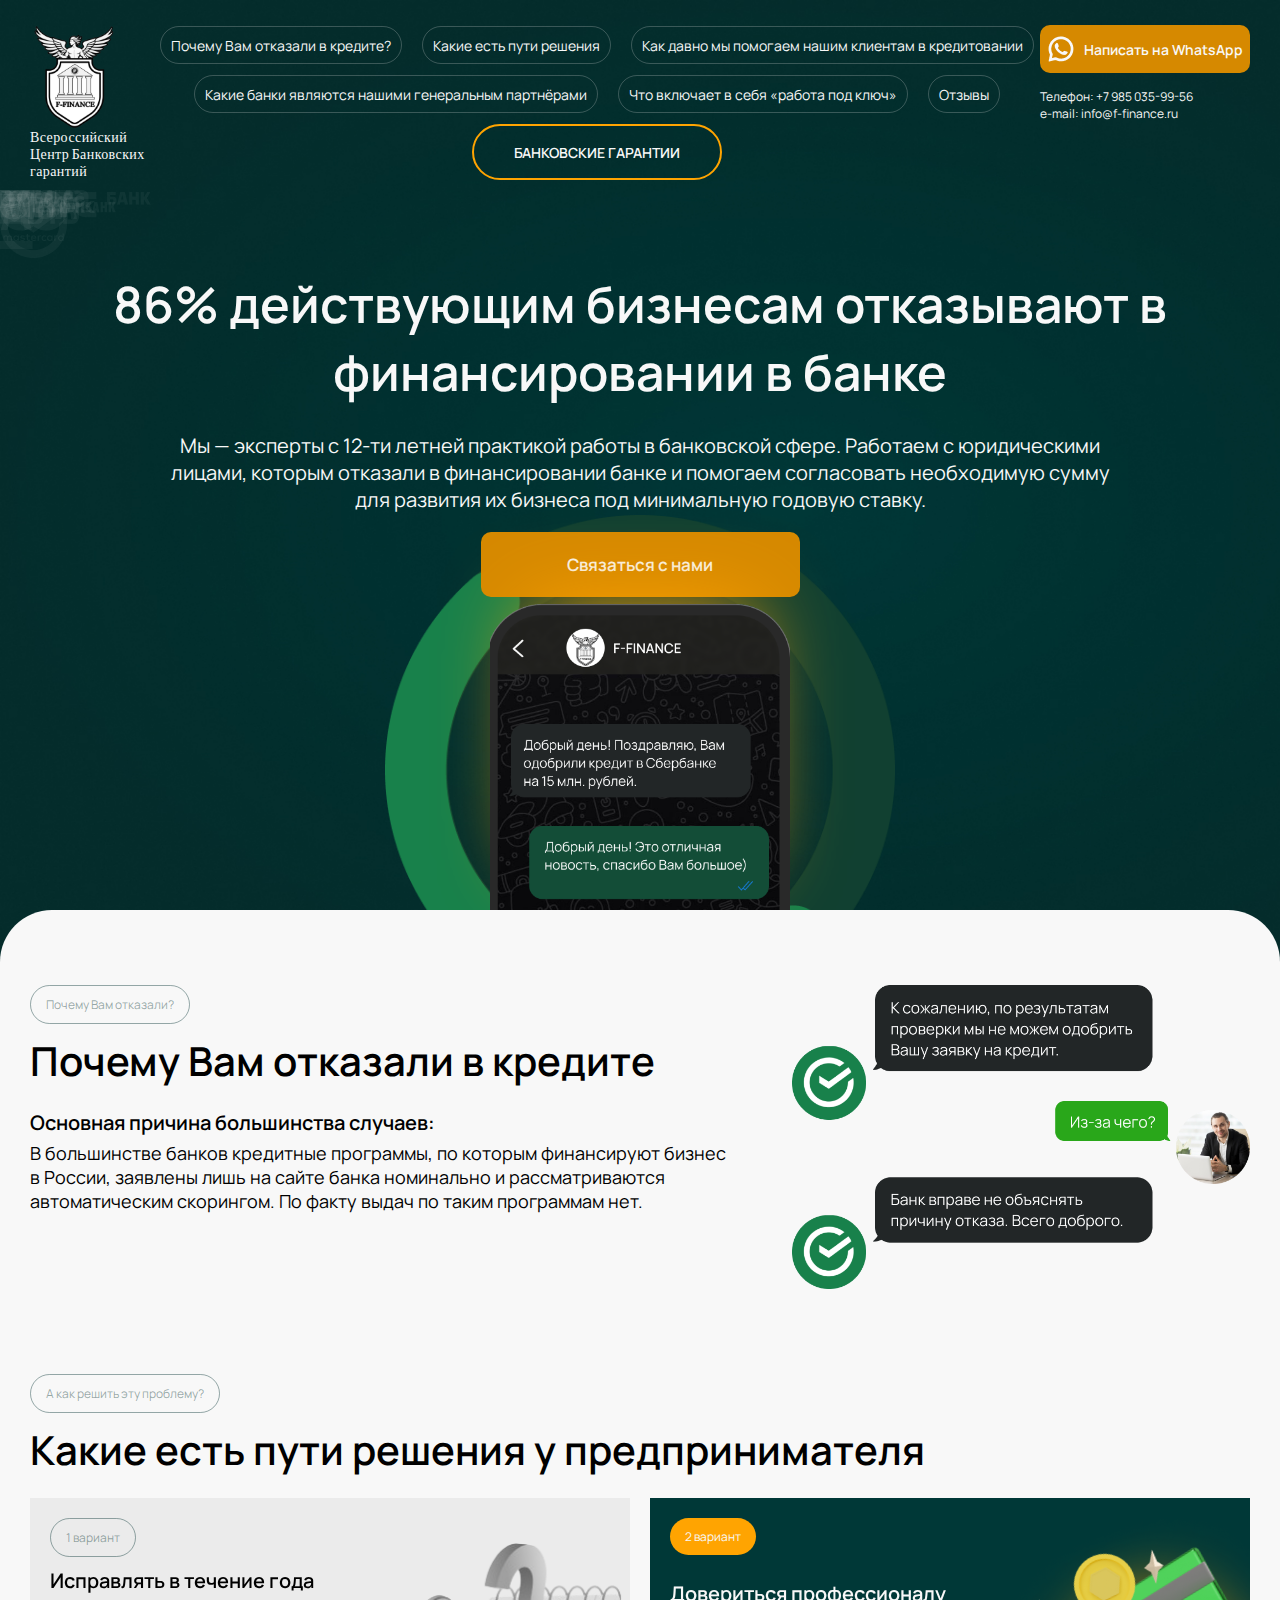
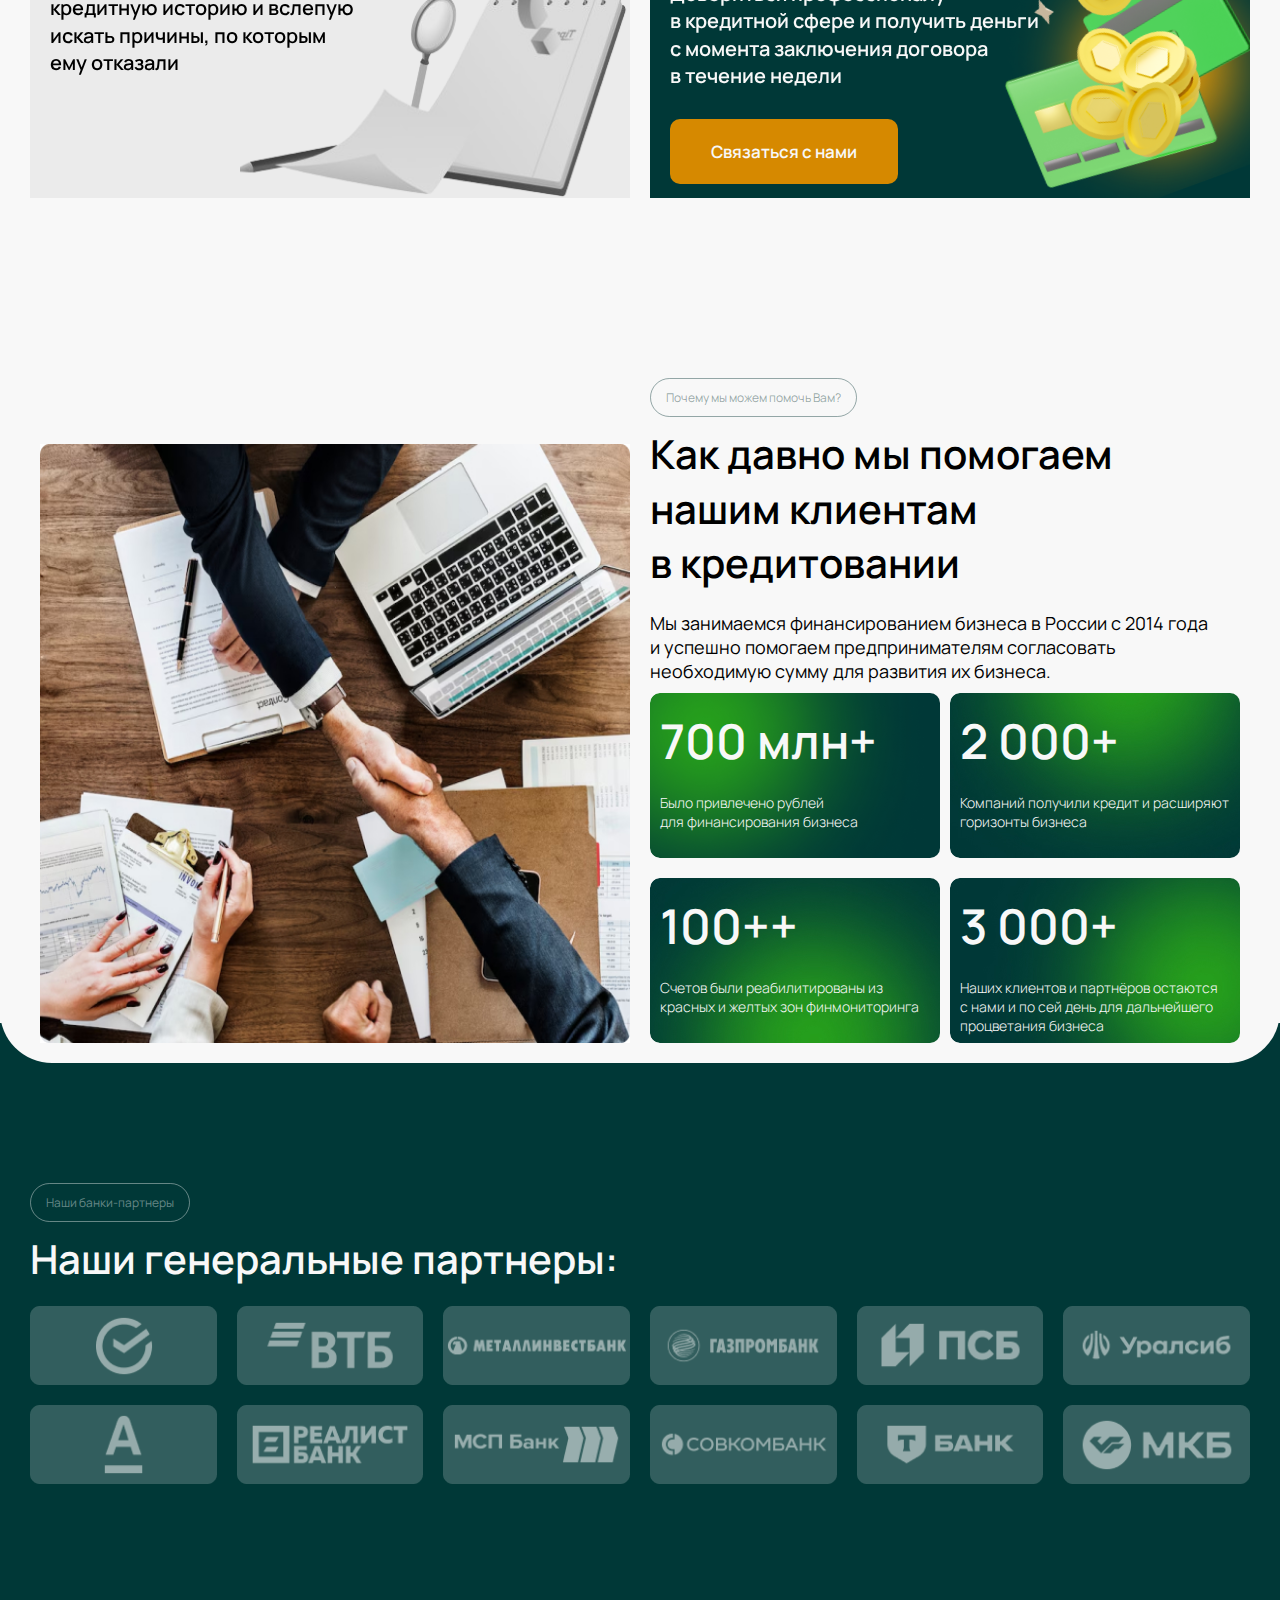
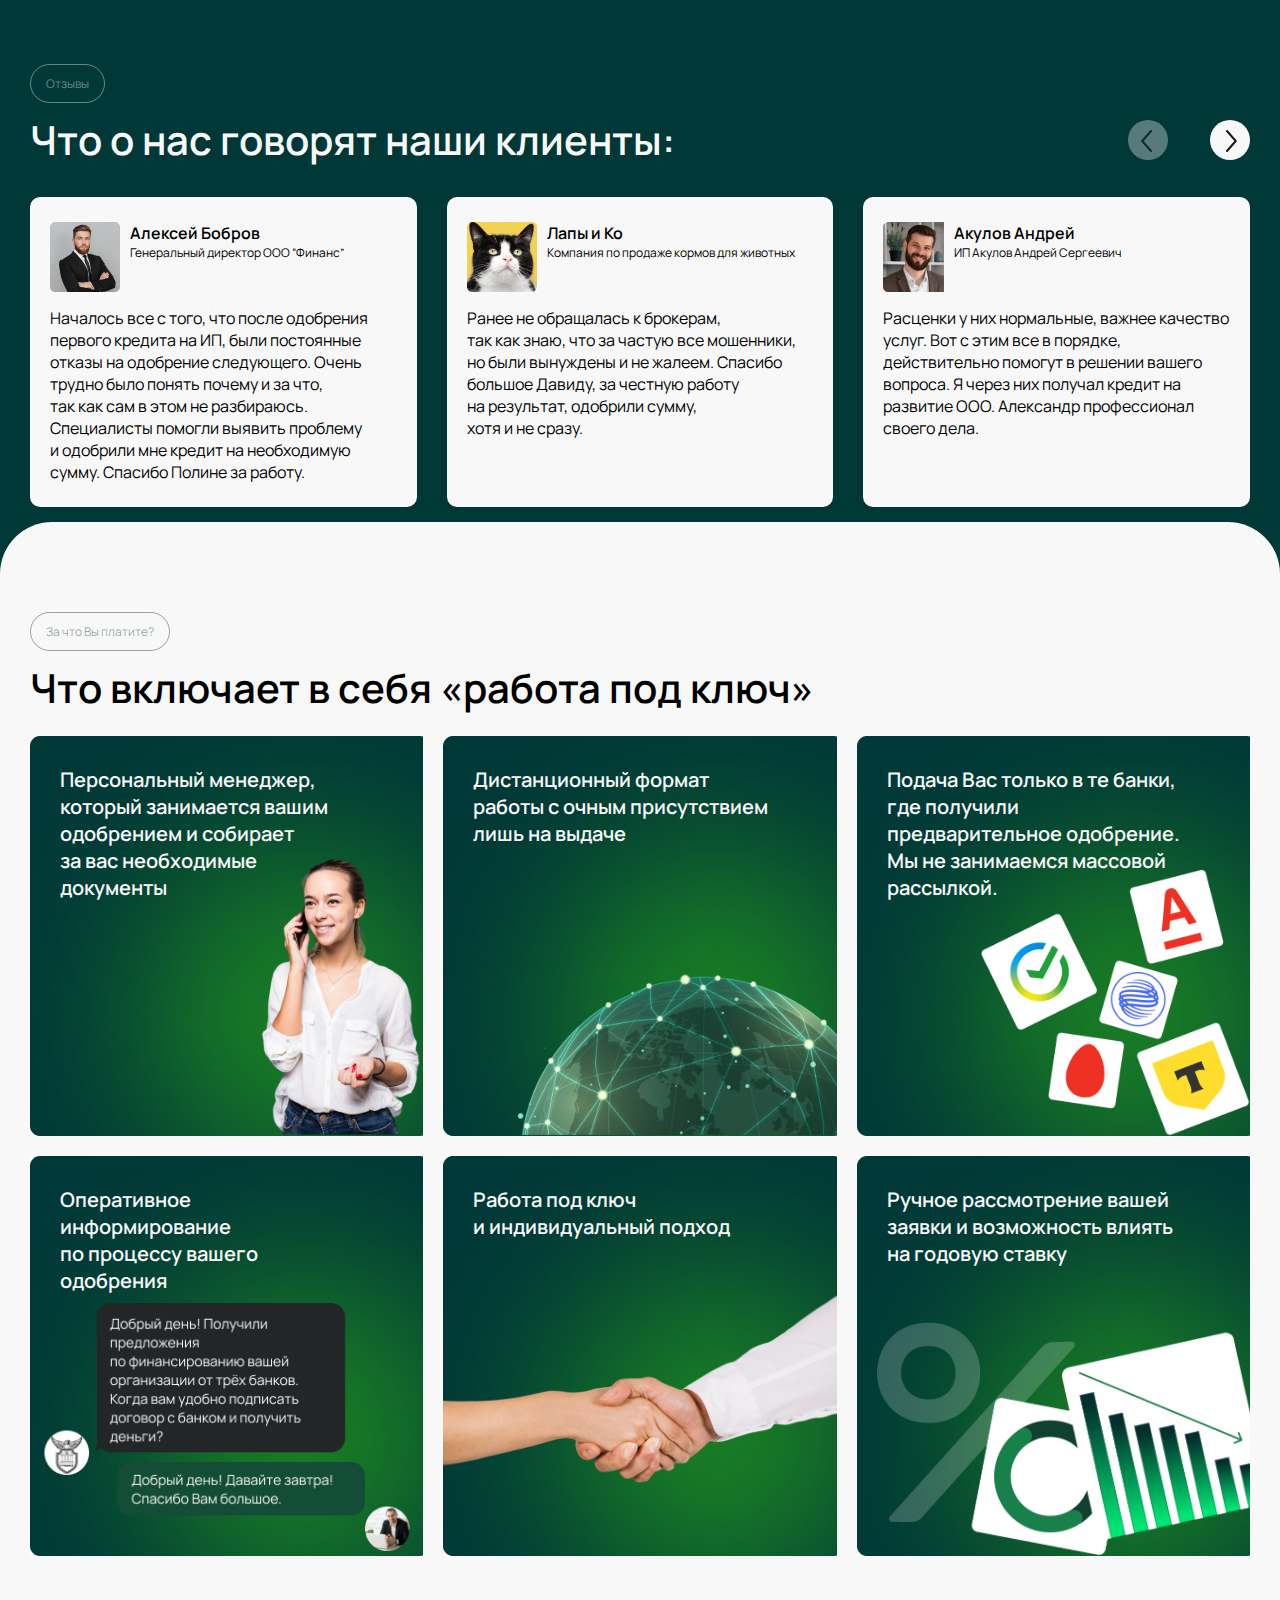
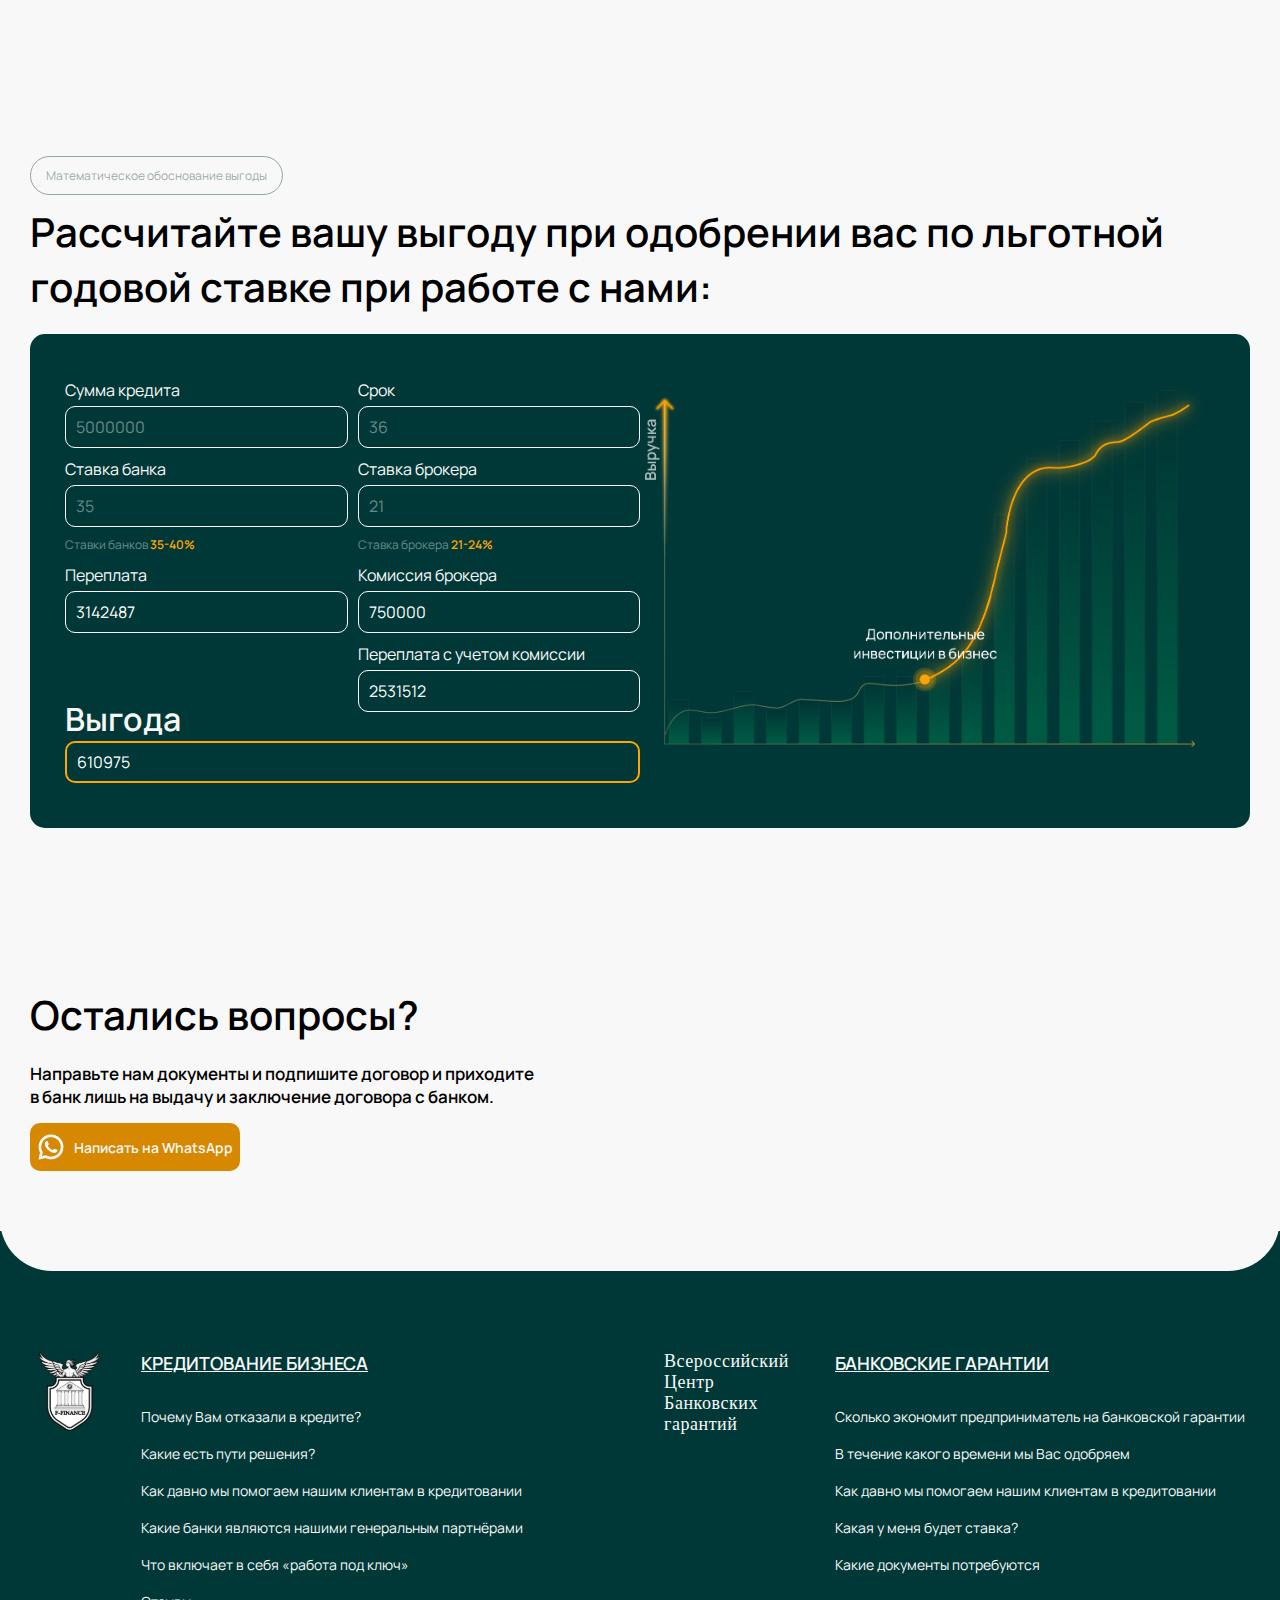
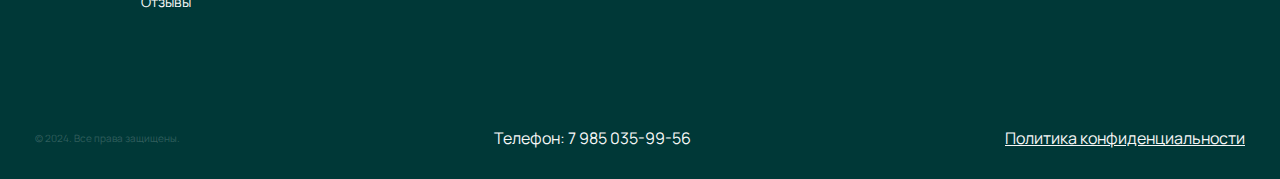
==== commit 7095687e: "edits 13" ====
--- a/index.html
+++ b/index.html
@@ -156,7 +156,7 @@
                         </h1>
                         <h4 class="wellcome__subtitle">
                             Мы — эксперты с <span
-                                class="wellcome__subtitle-accent"
+                                class="wellcome__subtitle-accent highlight"
                                 >12-ти летней практикой работы в банковской
                                 сфере.</span
                             >
@@ -169,7 +169,7 @@
                         <h4 class="wellcome__subtitle-phone">
                             <span class="wellcome-accent wellcome-accent_phone">
                                 Мы — эксперты с <span
-                                    class="wellcome__subtitle-accent_mob"
+                                    class="wellcome__subtitle-accent_mob highlight"
                                     >12-ти летней практикой работы в банковской
                                     сфере.</span
                                 >
@@ -709,7 +709,7 @@
                             </div>
 
                             <ul class="footer_nav-list">
-                                <h6 class="footer_nav-item bank-link footer_nav-accent">
+                                <h6 style="text-decoration: underline;" class="footer_nav-item bank-link footer_nav-accent">
                                     <a href="index.html">Кредитование бизнеса</a>
                                 </h6>
                                 <li class="footer_nav-item">
@@ -749,7 +749,7 @@
                             </div>
 
                             <ul class="footer_nav-list">
-                                <h6 class="footer_nav-item bank-link">
+                                <h6 style="text-decoration: underline;" class="footer_nav-item bank-link">
                                     <a href="guarantees.html">Банковские гарантии</a>
                                 </h6>
                                 <li class="footer_nav-item">
@@ -810,7 +810,7 @@
                             <a href="./guarantees.html#documents">Какие документы потребуются</a>
                         </li>
 
-                        <li class="footer_nav-item bank-link"><a href="guarantees.html">Банковские гарантии</a></li>
+                        <li style="text-decoration: underline;" class="footer_nav-item bank-link"><a href="guarantees.html">Банковские гарантии</a></li>
                     </ul>
                 </div>
 
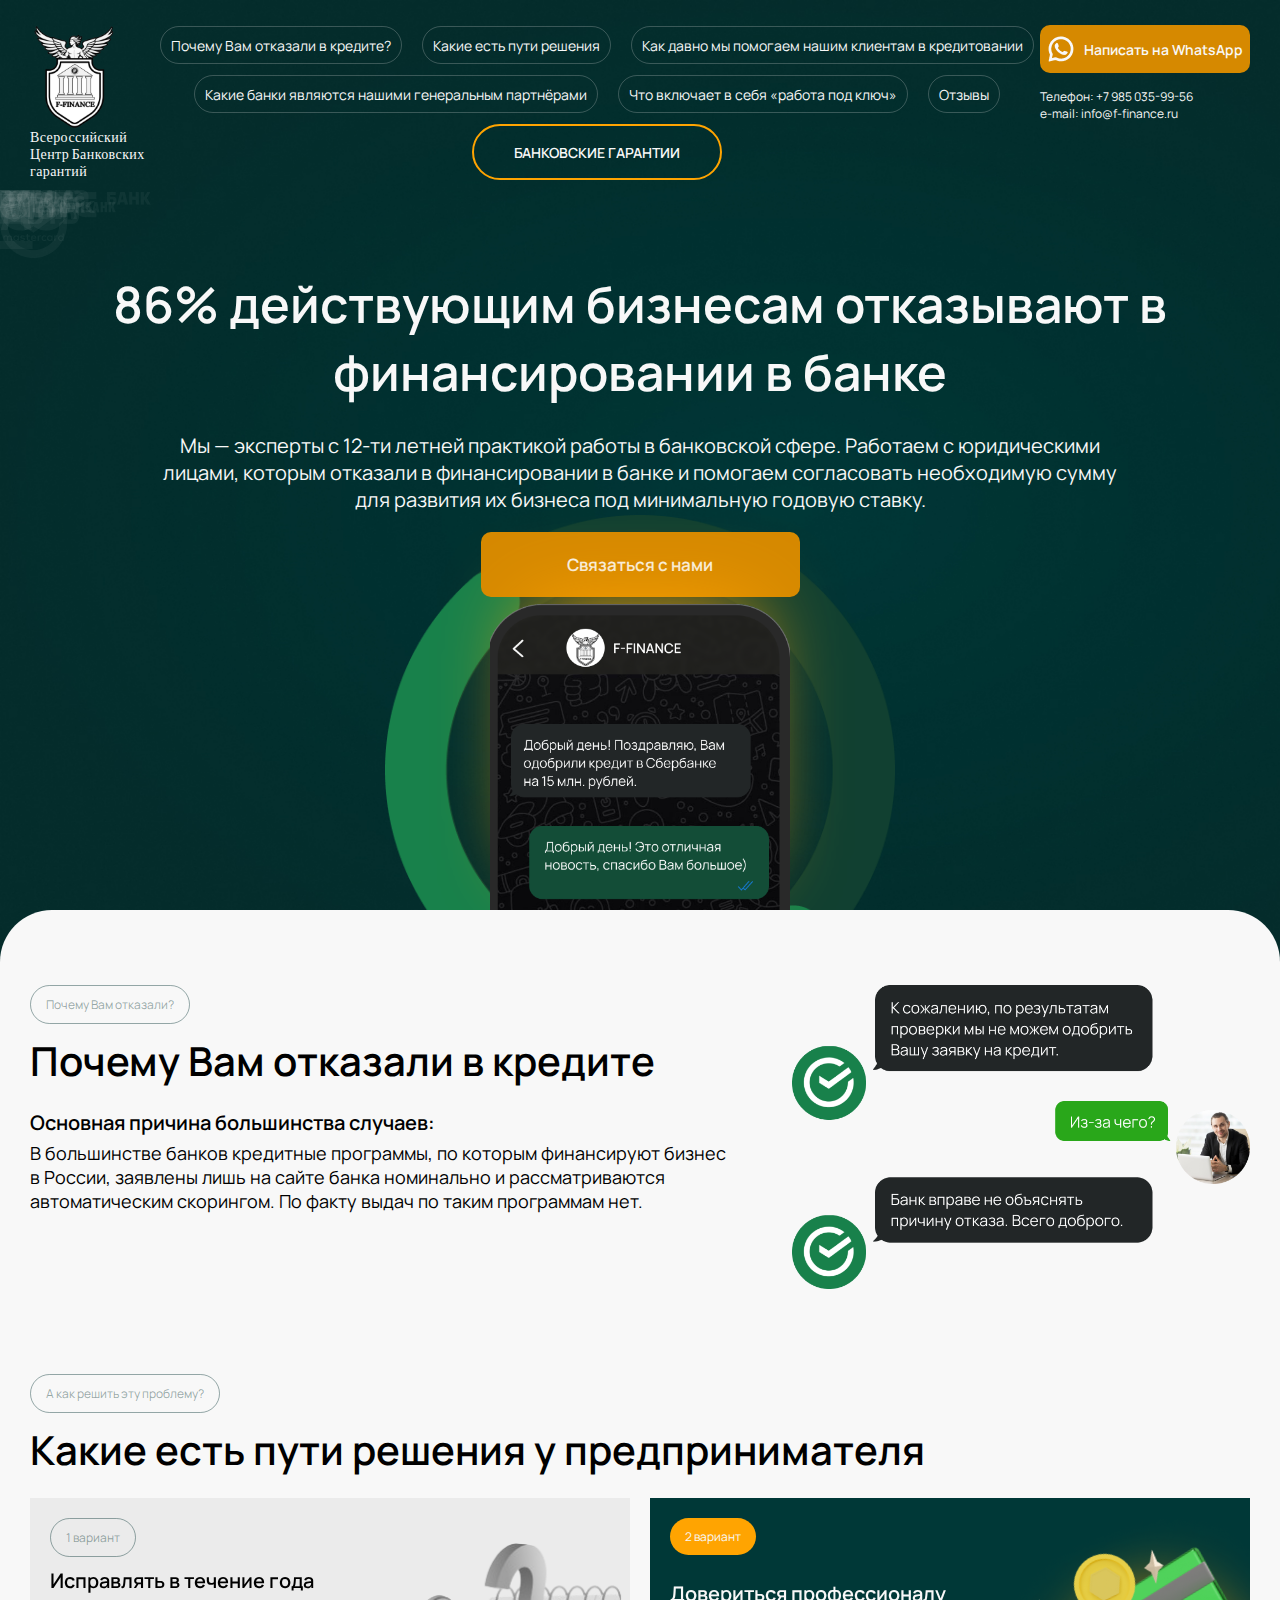
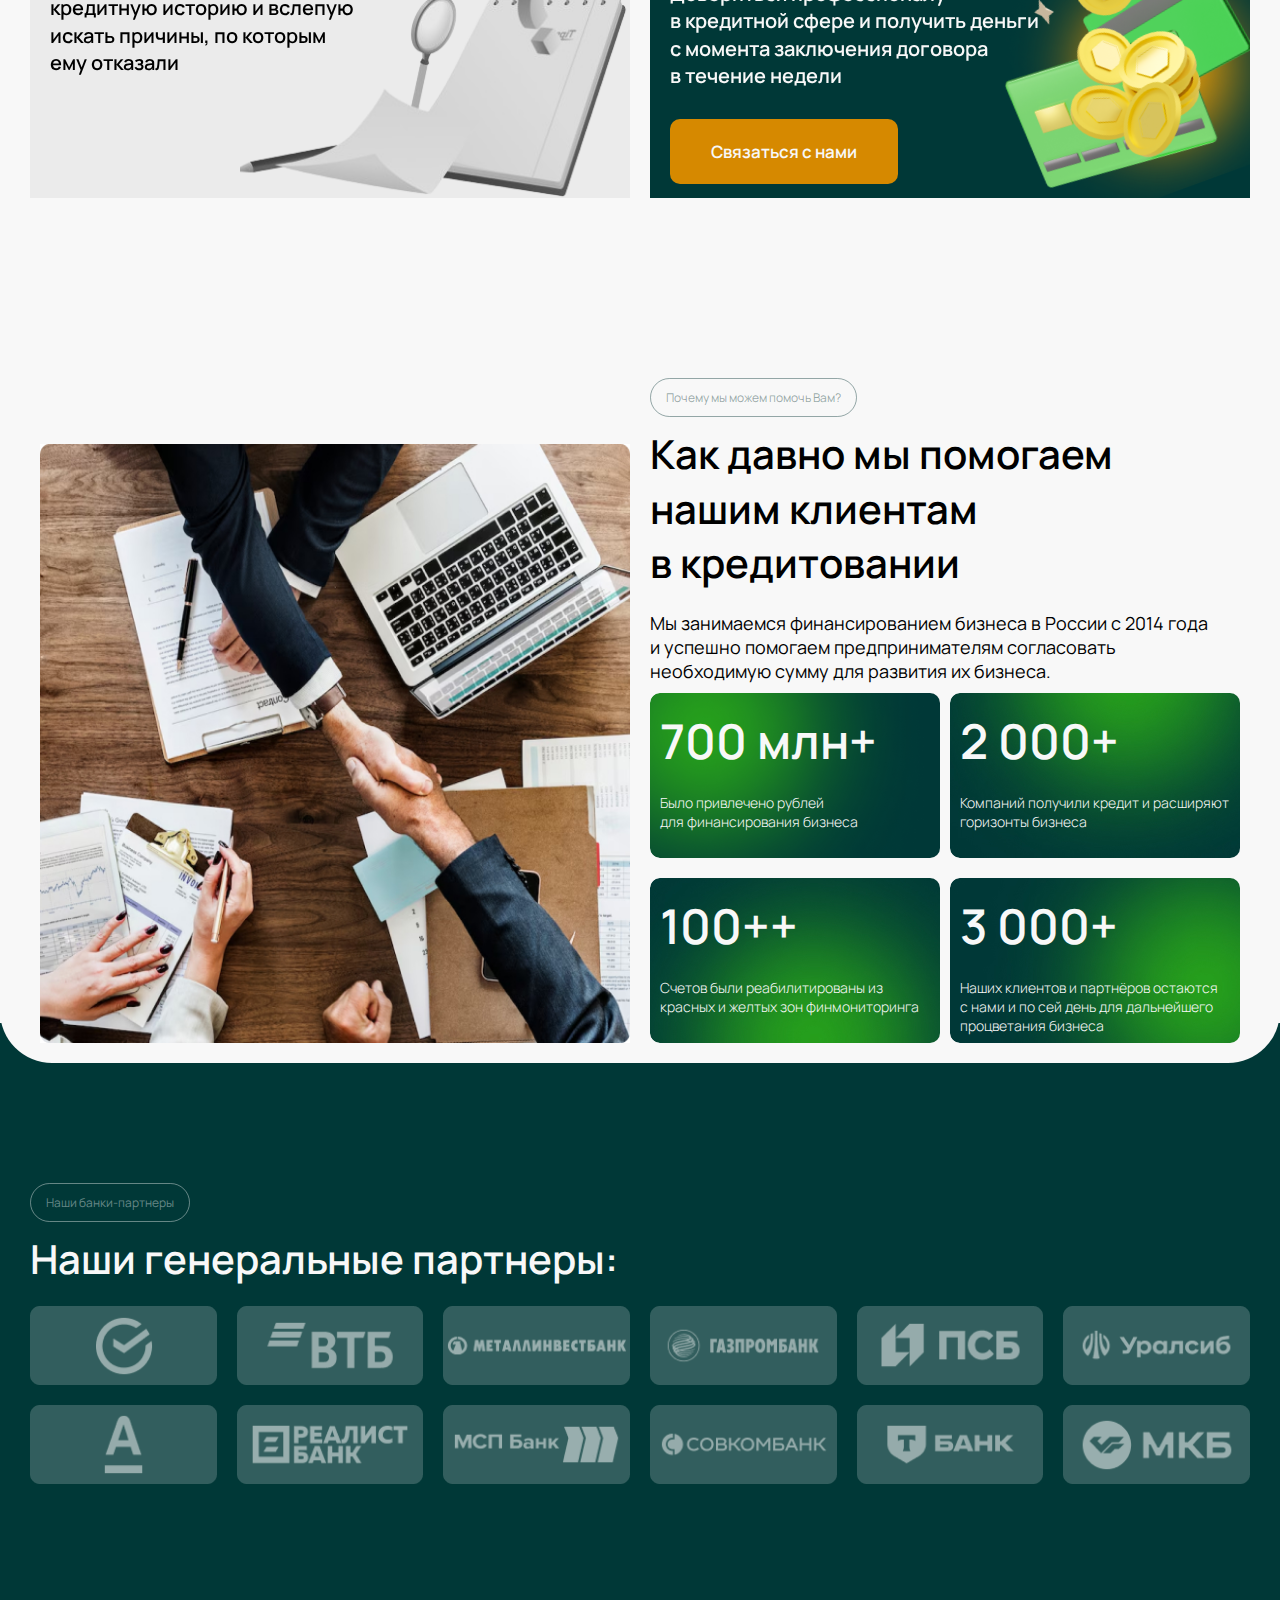
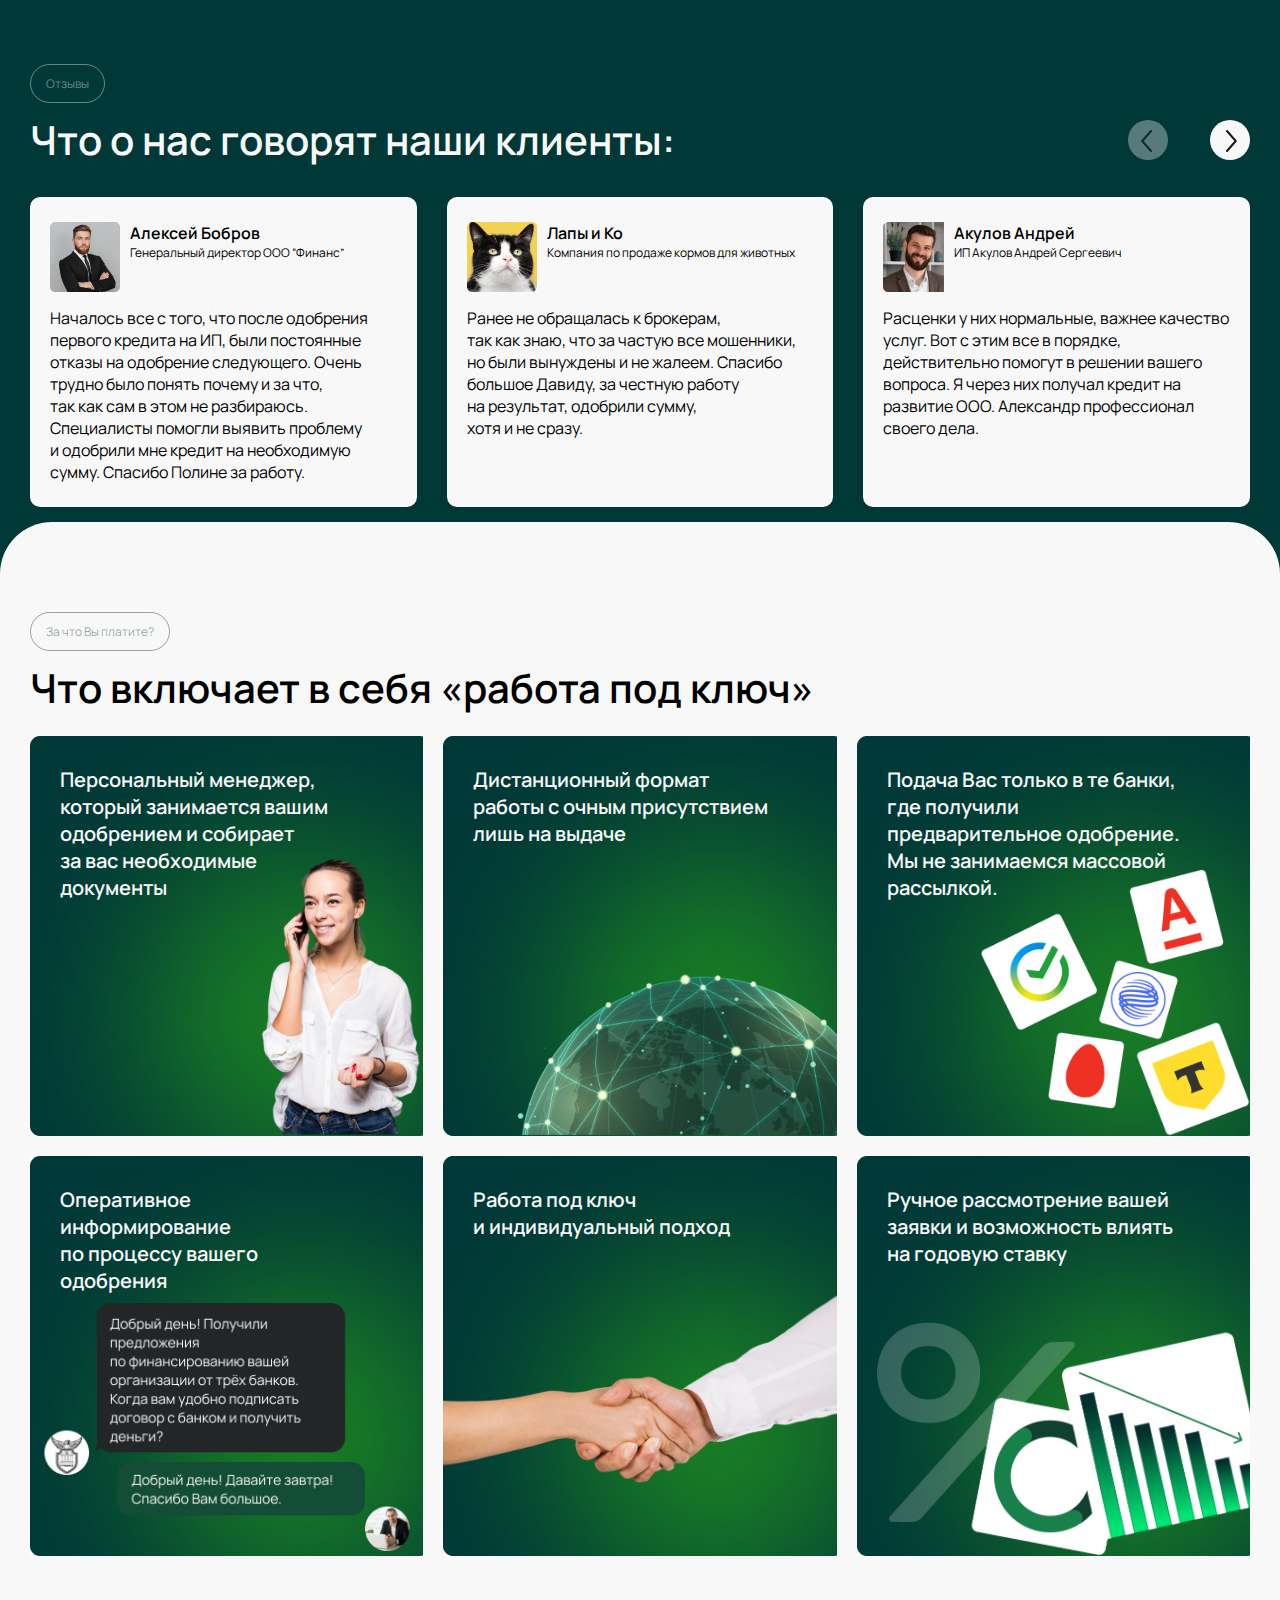
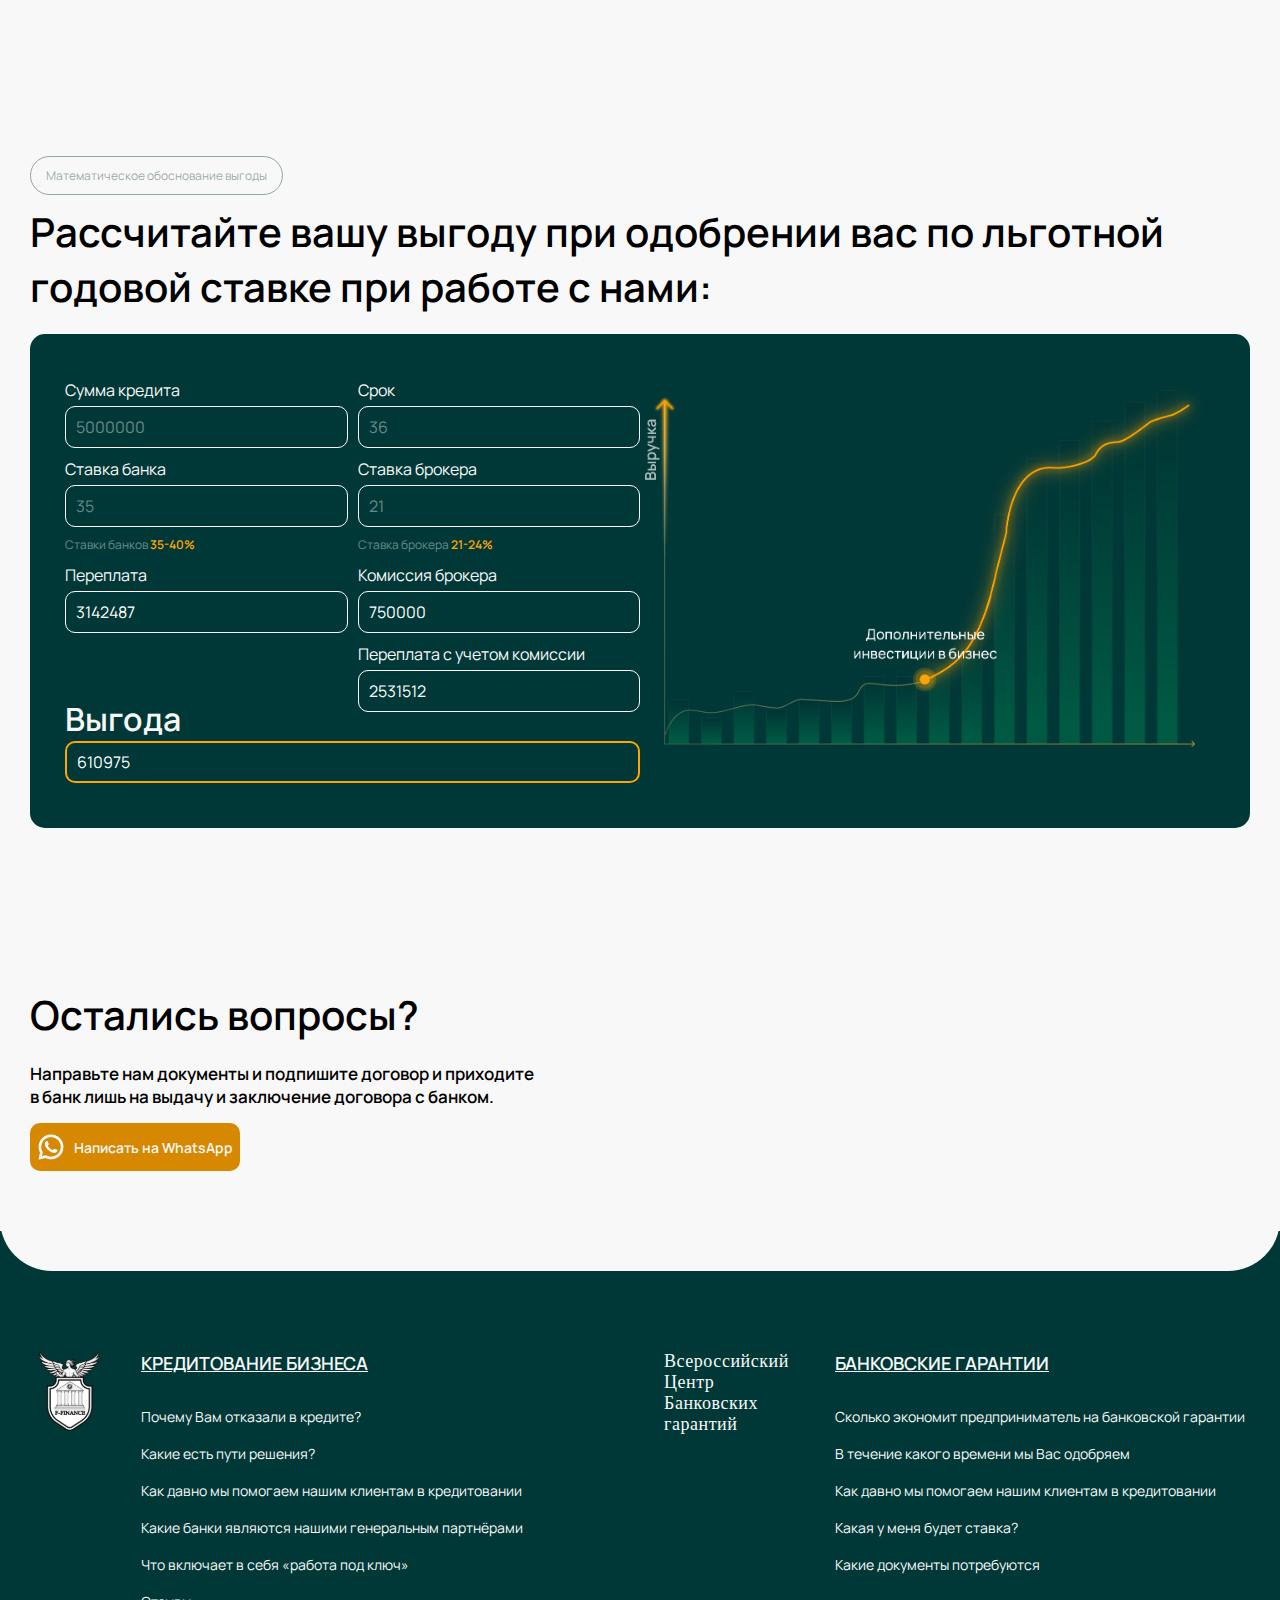
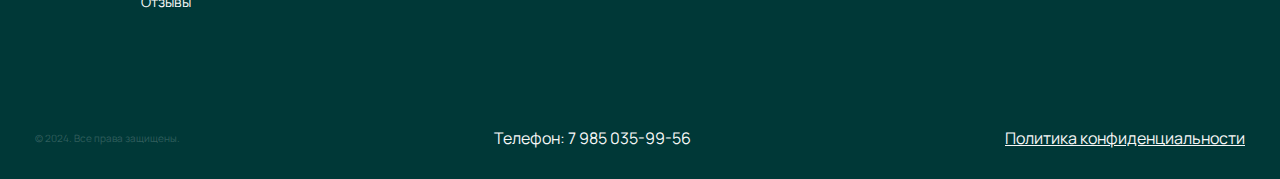
==== commit fd254b34: "ya tupaya" ====
--- a/index.html
+++ b/index.html
@@ -161,7 +161,7 @@
                                 сфере.</span
                             >
                             Работаем с юридическими лицами, которым отказали
-                            в финансировании банке и помогаем согласовать
+                            в финансировании в банке и помогаем согласовать
                             необходимую сумму для развития их бизнеса под
                             минимальную годовую ставку.
                         </h4>
@@ -175,7 +175,7 @@
                                 >
                             </span>
                             Работаем с юридическими лицами, которым отказали
-                            в финансировании банке и помогаем согласовать
+                            в финансировании в банке и помогаем согласовать
                             необходимую сумму для развития их бизнеса под
                             минимальную годовую ставку.
                         </h4>
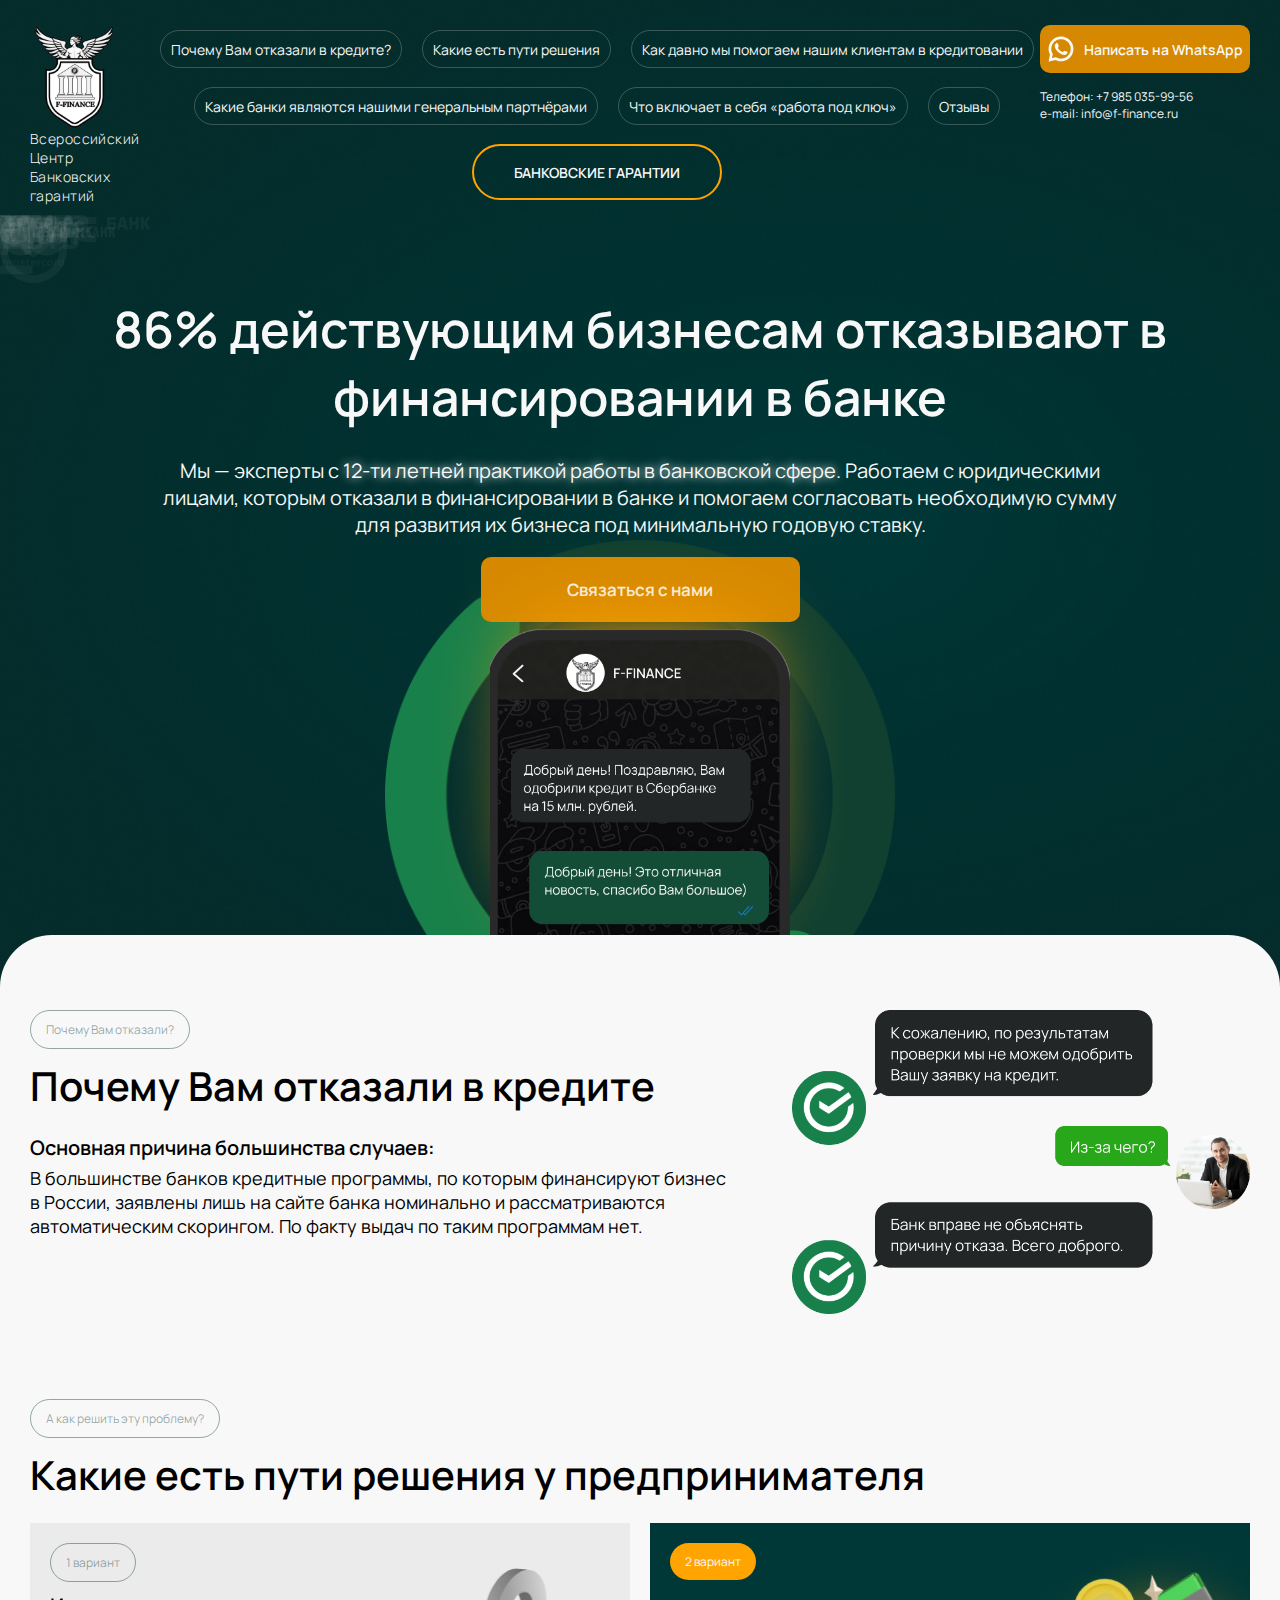
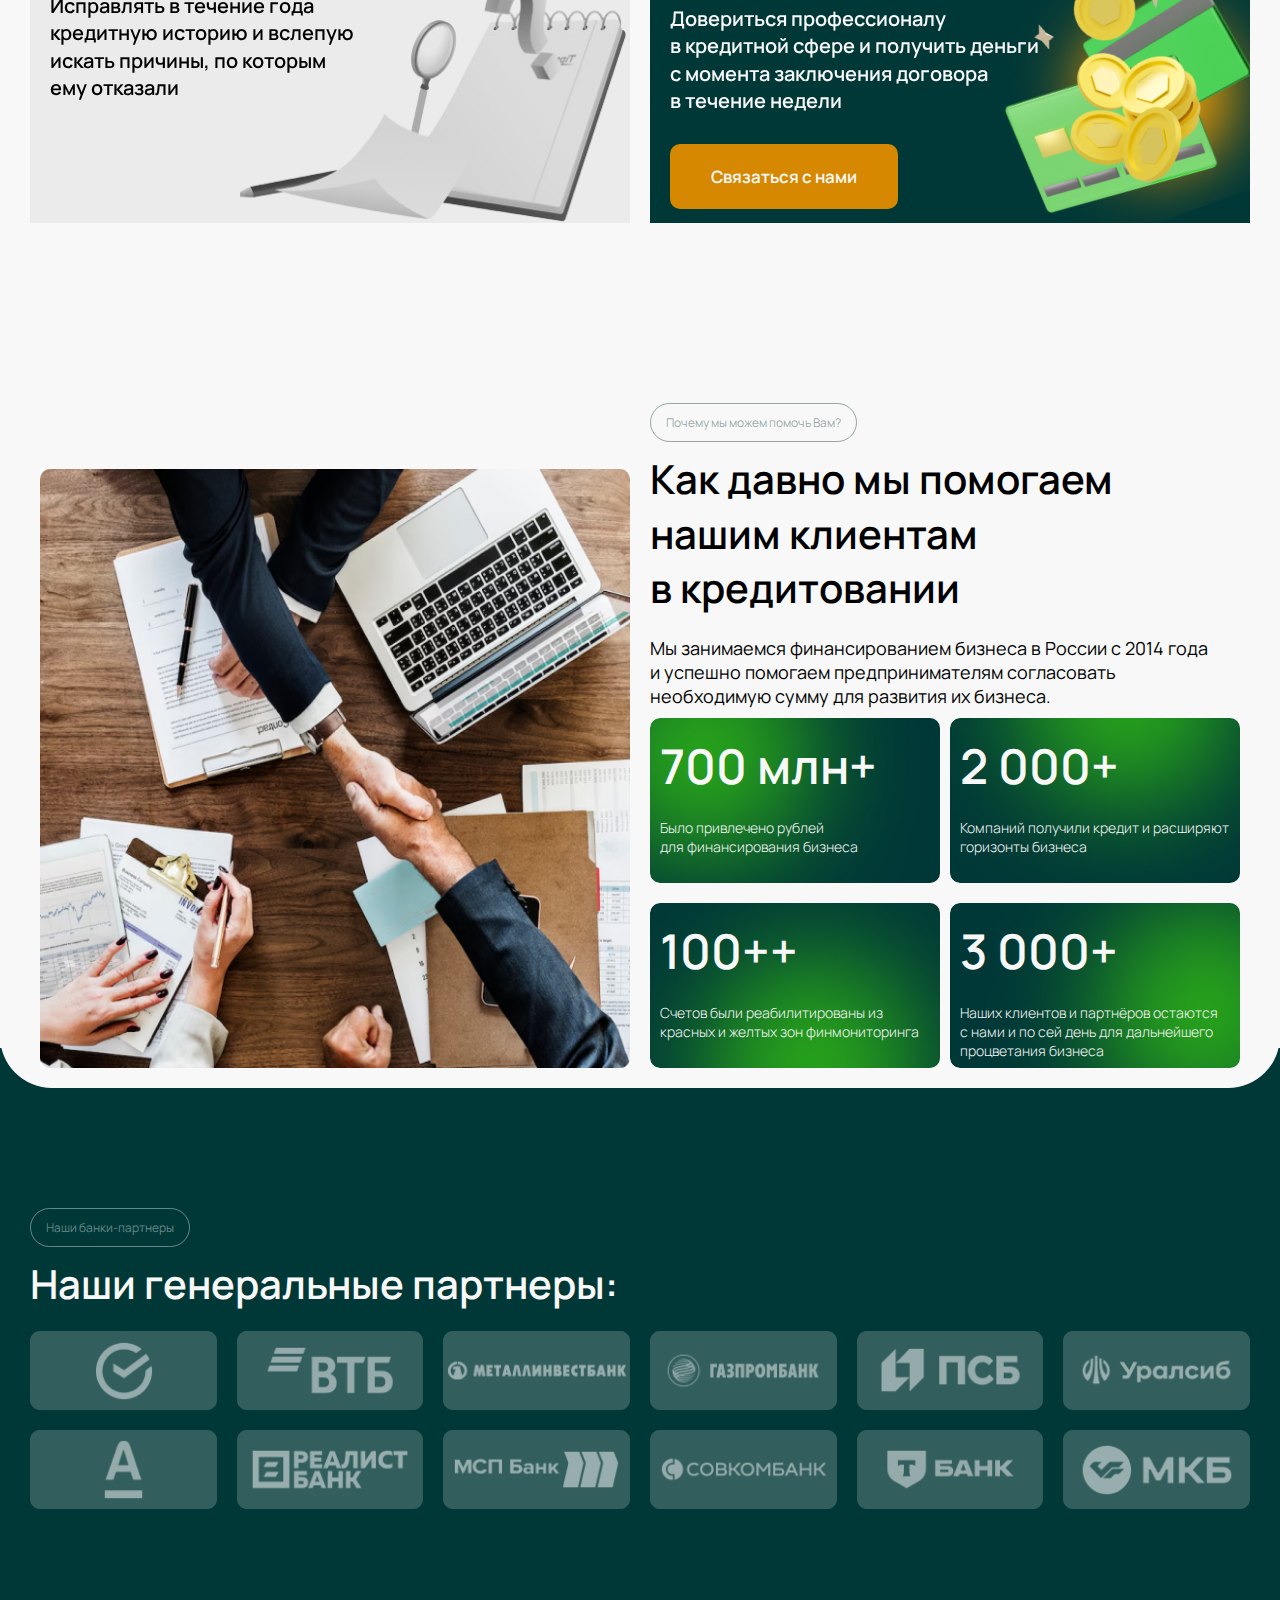
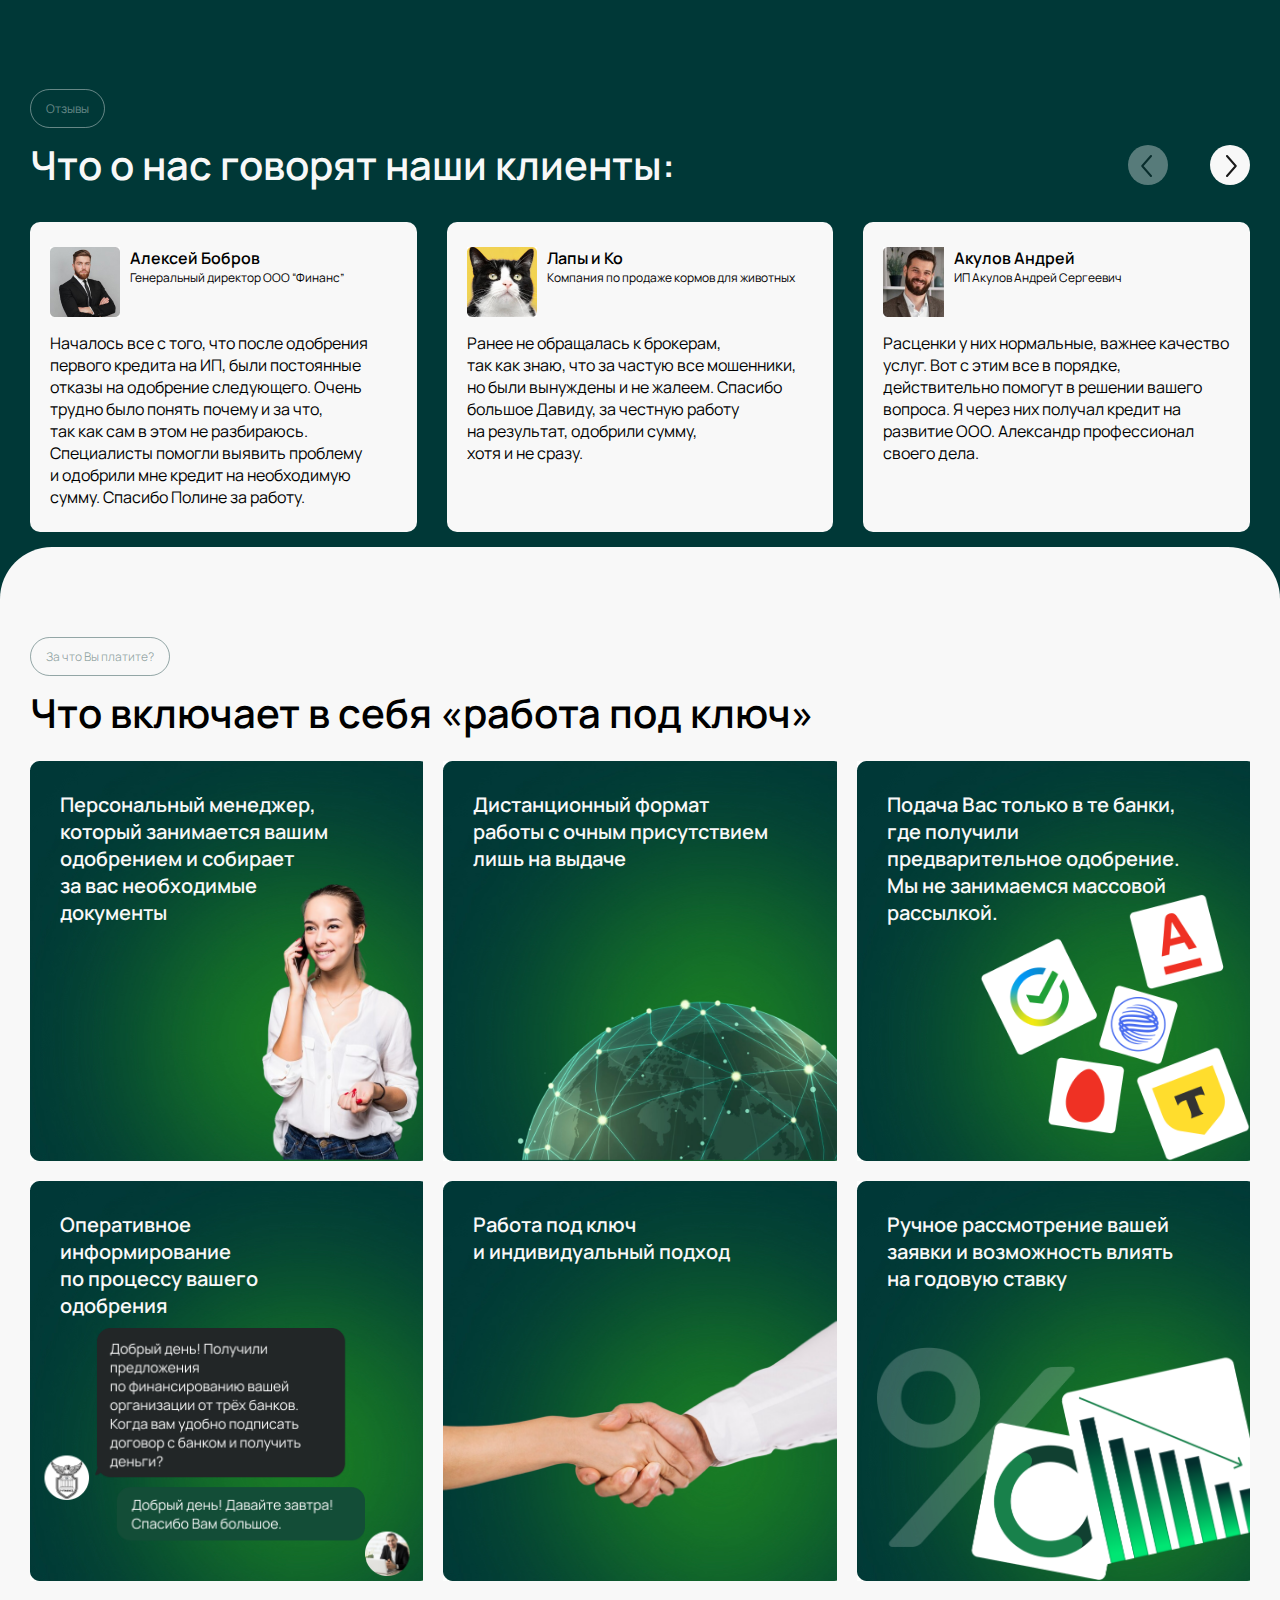
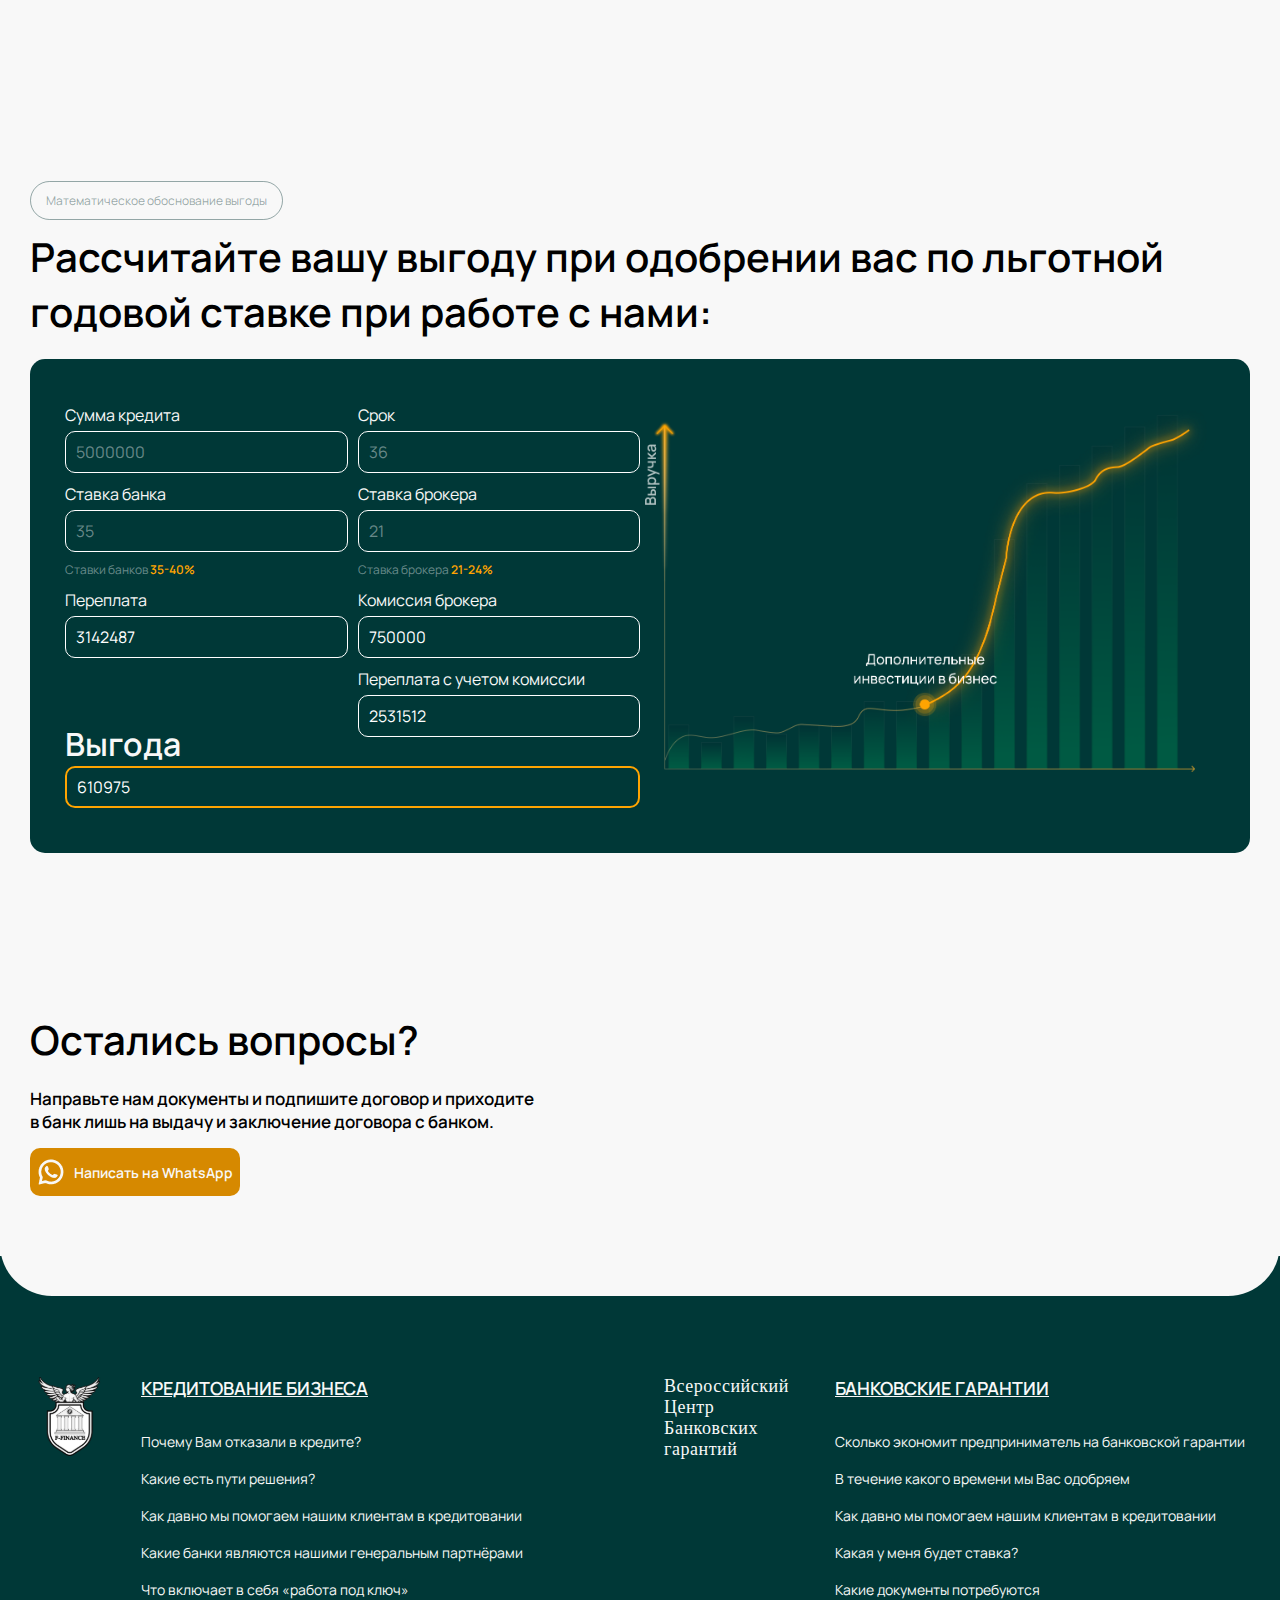
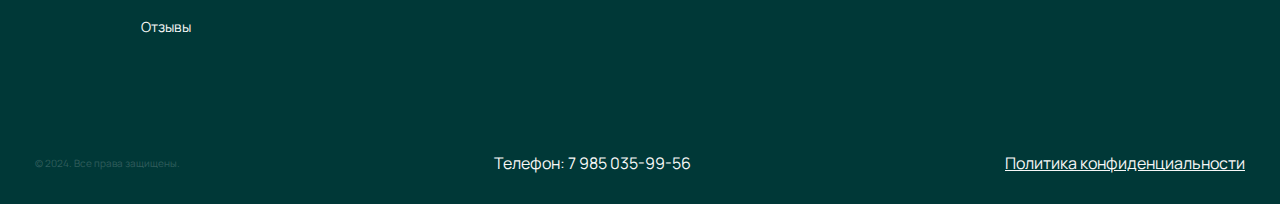
==== commit b3fbb54c: "edits 17" ====
--- a/index.html
+++ b/index.html
@@ -13,9 +13,11 @@
             <header class="header">
                 <div class="header__container container">
                     <div class="header__logo">
-                        <img src="img/logo.svg" alt="logo" />
+                        <a href="index.html">
+                            <img src="img/logo.svg" alt="logo" />
+                        </a>
                         <p class="header__logo-text">
-                            Всероссийский Центр Банковских гарантий
+                            <a href="guarantees.html">Всероссийский Центр Банковских гарантий</a>
                         </p>
                     </div>
                     <nav class="header__nav menu">
@@ -759,7 +761,7 @@
                                     </a>
                                 </li>
                                 <li class="footer_nav-item">
-                                    <a href="./guarantees.html#time"
+                                    <a href="./guarantees.html#approval-time"
                                         >В течение какого времени мы Вас
                                         одобряем</a
                                     >
@@ -771,7 +773,7 @@
                                     >
                                 </li>
                                 <li class="footer_nav-item">
-                                    <a href="./guarantees.html#time">Какая у меня будет ставка?</a>
+                                    <a href="./guarantees.html#approval-procent">Какая у меня будет ставка?</a>
                                 </li>
                                 <li class="footer_nav-item">
                                     <a href="./guarantees.html#documents">Какие документы потребуются</a>
@@ -799,12 +801,12 @@
                             </a>
                         </li>
                         <li class="footer_nav-item time">
-                            <a href="./guarantees.html#time"
+                            <a href="./guarantees.html#approval-time"
                                 >В течение какого времени мы Вас одобряем</a
                             >
                         </li>
                         <li class="footer_nav-item ok">
-                            <a href="./guarantees.html#time">Какая у меня будет ставка?</a>
+                            <a href="./guarantees.html#approval-procent">Какая у меня будет ставка?</a>
                         </li>
                         <li class="footer_nav-item">
                             <a href="./guarantees.html#documents">Какие документы потребуются</a>
--- a/css/style.css
+++ b/css/style.css
@@ -117,9 +117,6 @@
   background-size: cover;
   background-repeat: no-repeat;
 }
-.header__logo {
-  width: 127px;
-}
 .header__logo img {
   width: 85px;
   height: 104px;
@@ -138,7 +135,7 @@
   .header__logo img {
     width: 44px;
     height: 54px;
-    margin-right: 36px;
+    margin-right: 26px;
   }
   .header__logo-text {
     width: 156px;
@@ -146,6 +143,11 @@
     letter-spacing: 0.03em;
     font-size: 14px;
     font-weight: 300;
+  }
+}
+@media (min-width: 1200px) {
+  .header__logo {
+    width: 127px;
   }
 }
 .header__container {
@@ -1592,15 +1594,5 @@
 }
 
 .highlight {
-  animation: anim 1s 1;
-  animation-fill-mode: forwards;
-}
-
-@keyframes anim {
-  0% {
-    text-shadow: none;
-  }
-  100% {
-    text-shadow: 0 0 10px #fff;
-  }
+  text-shadow: 0 0 10px #fff;
 }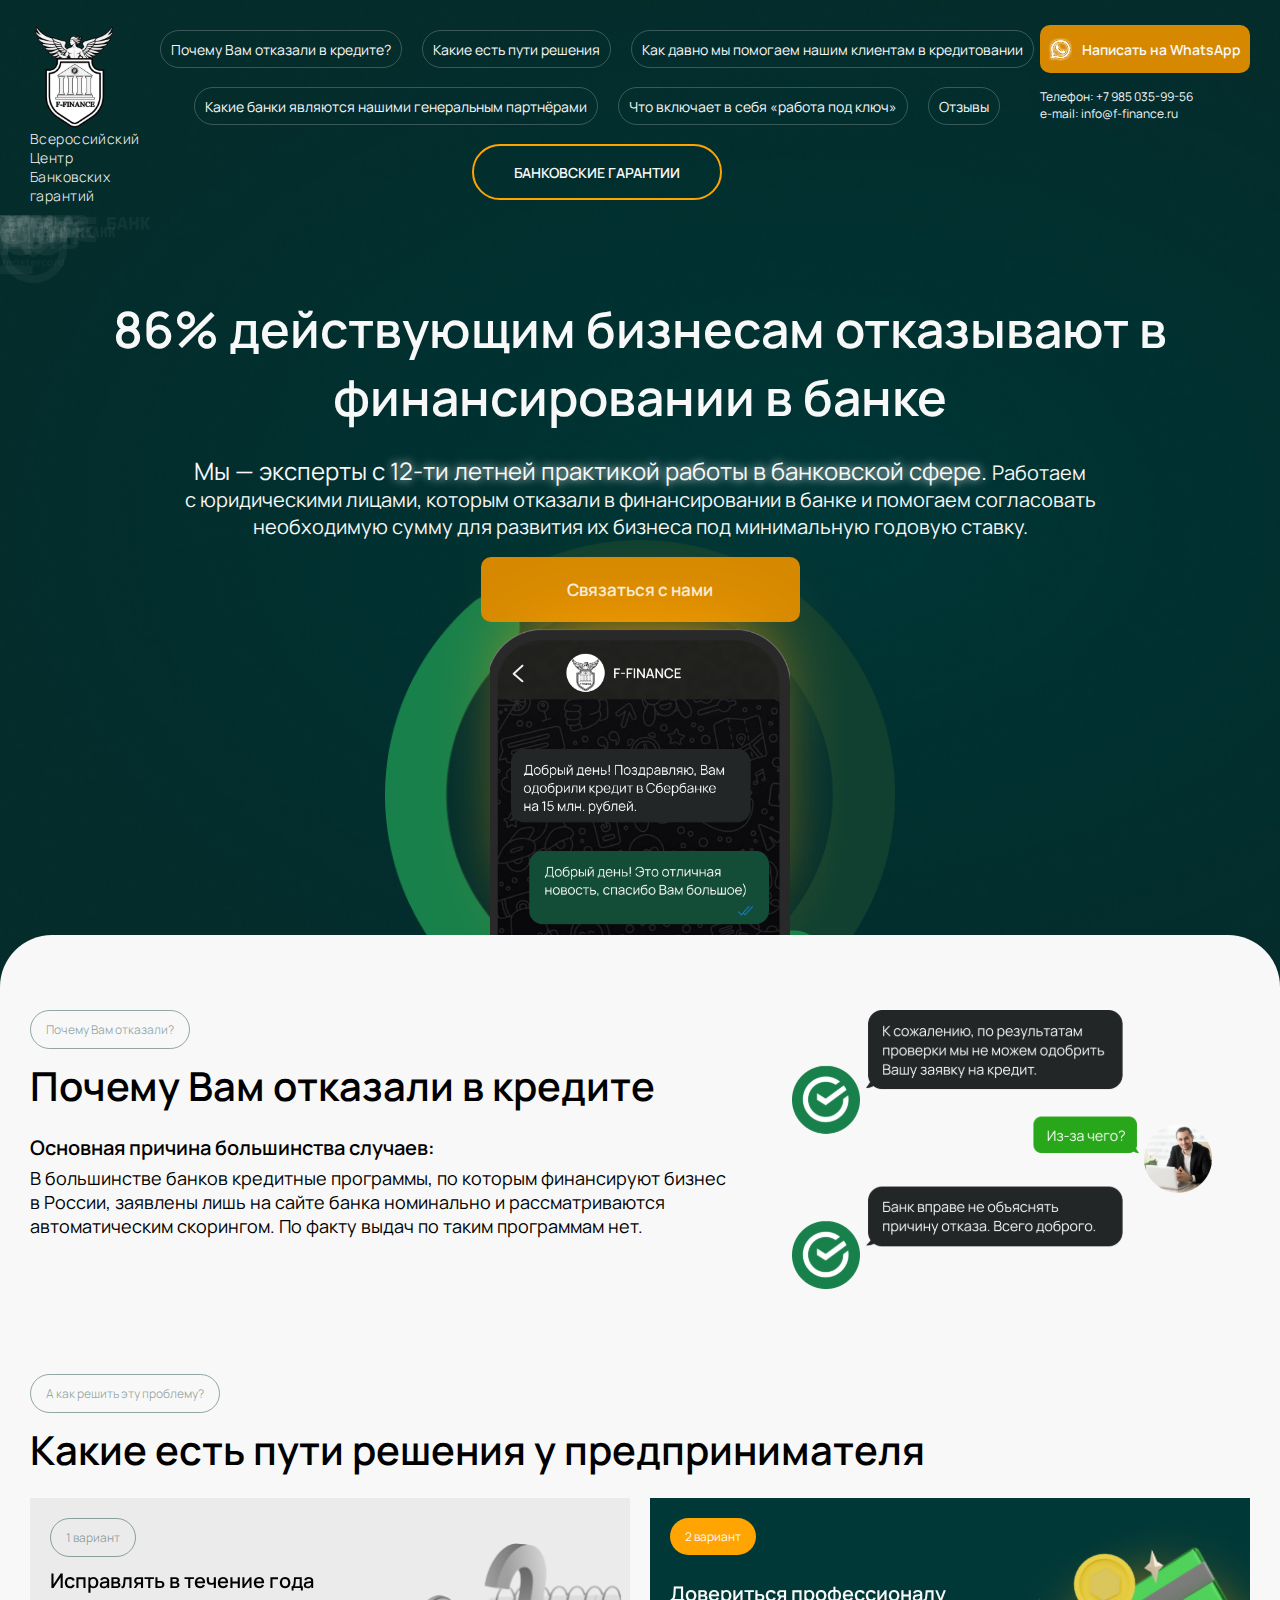
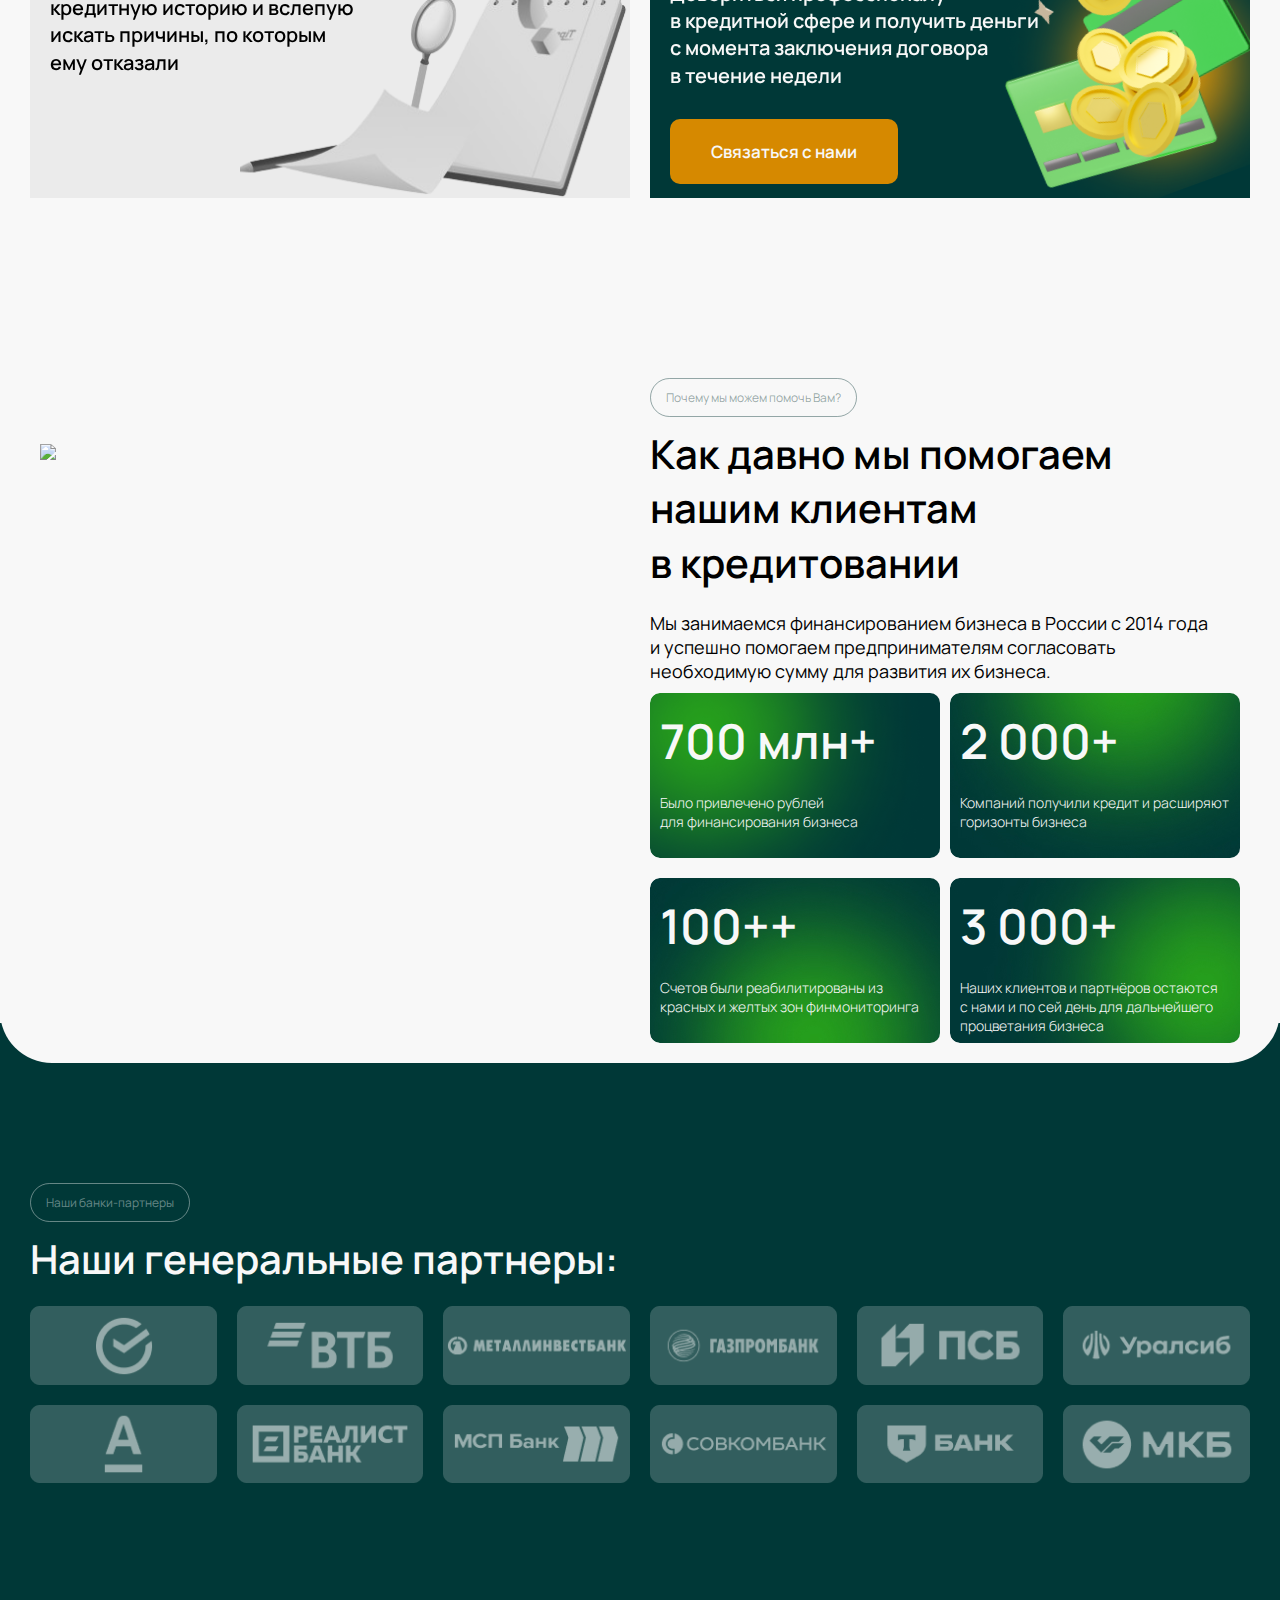
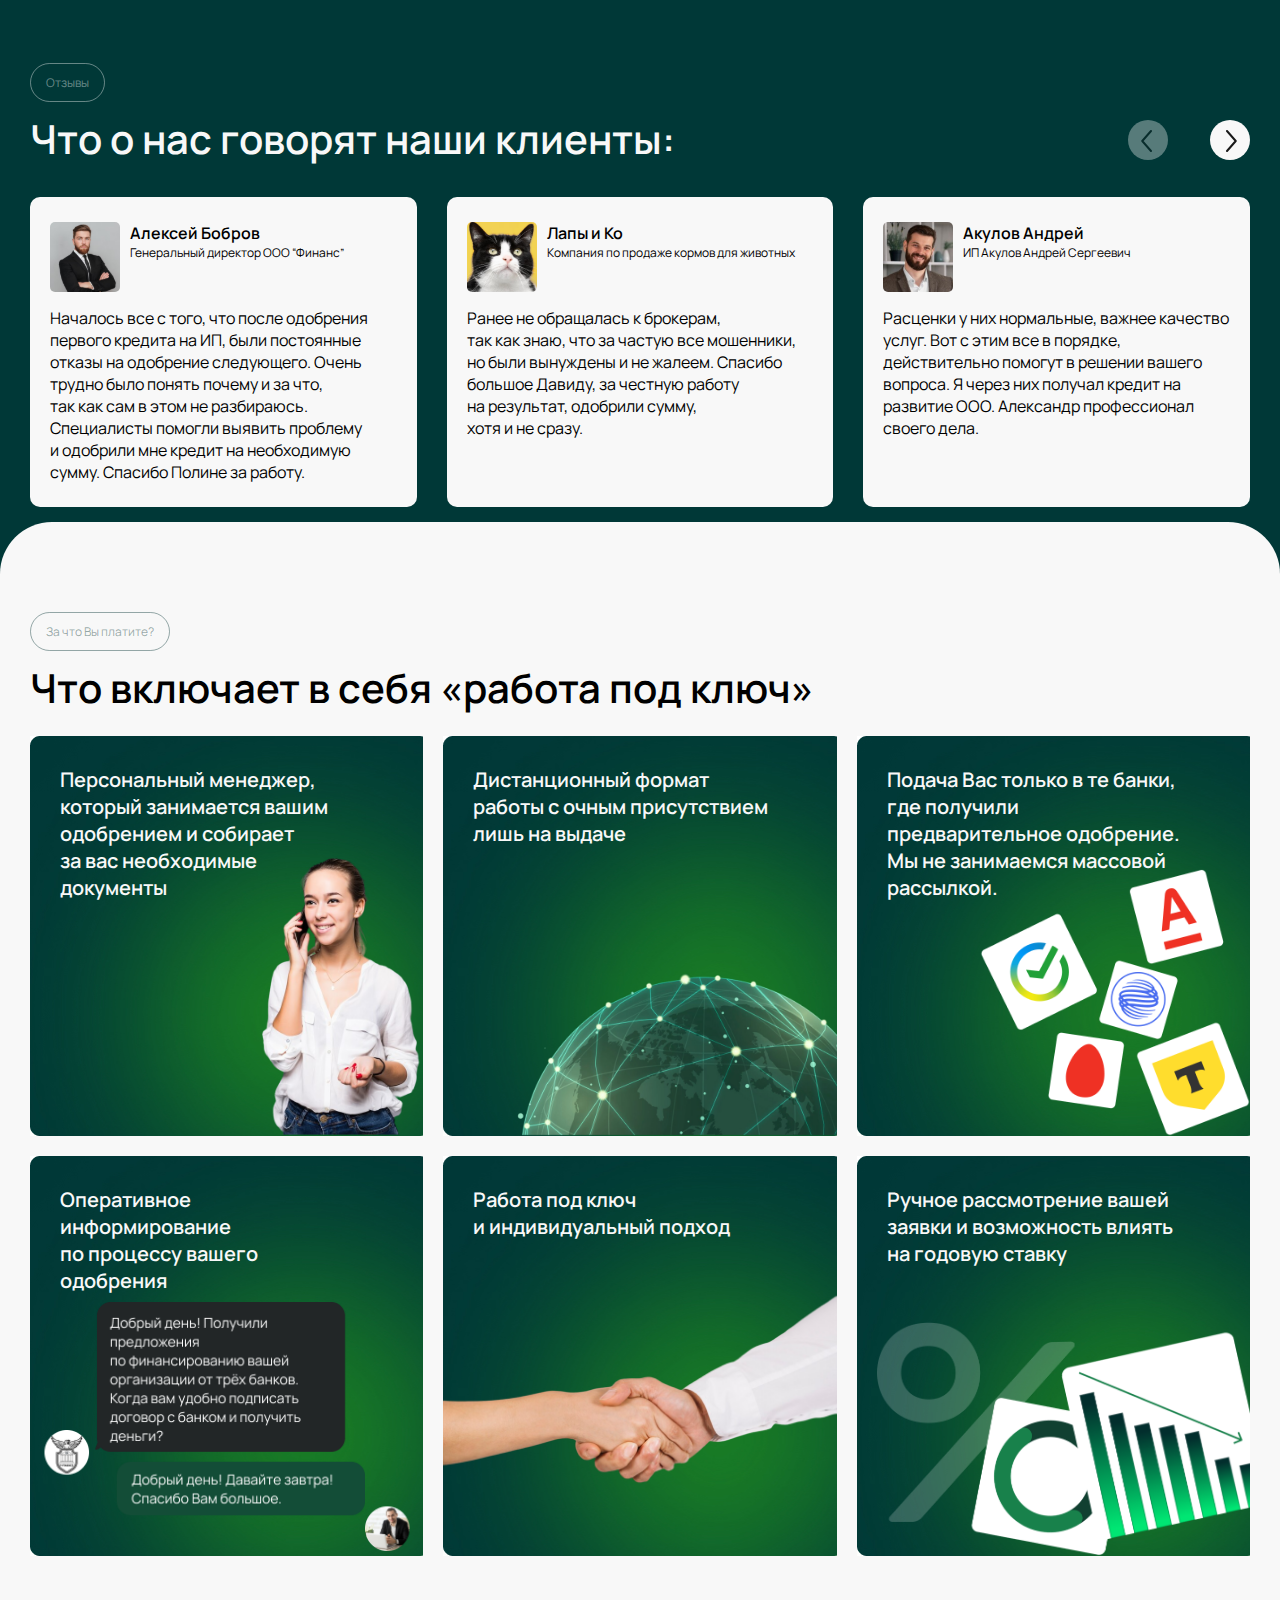
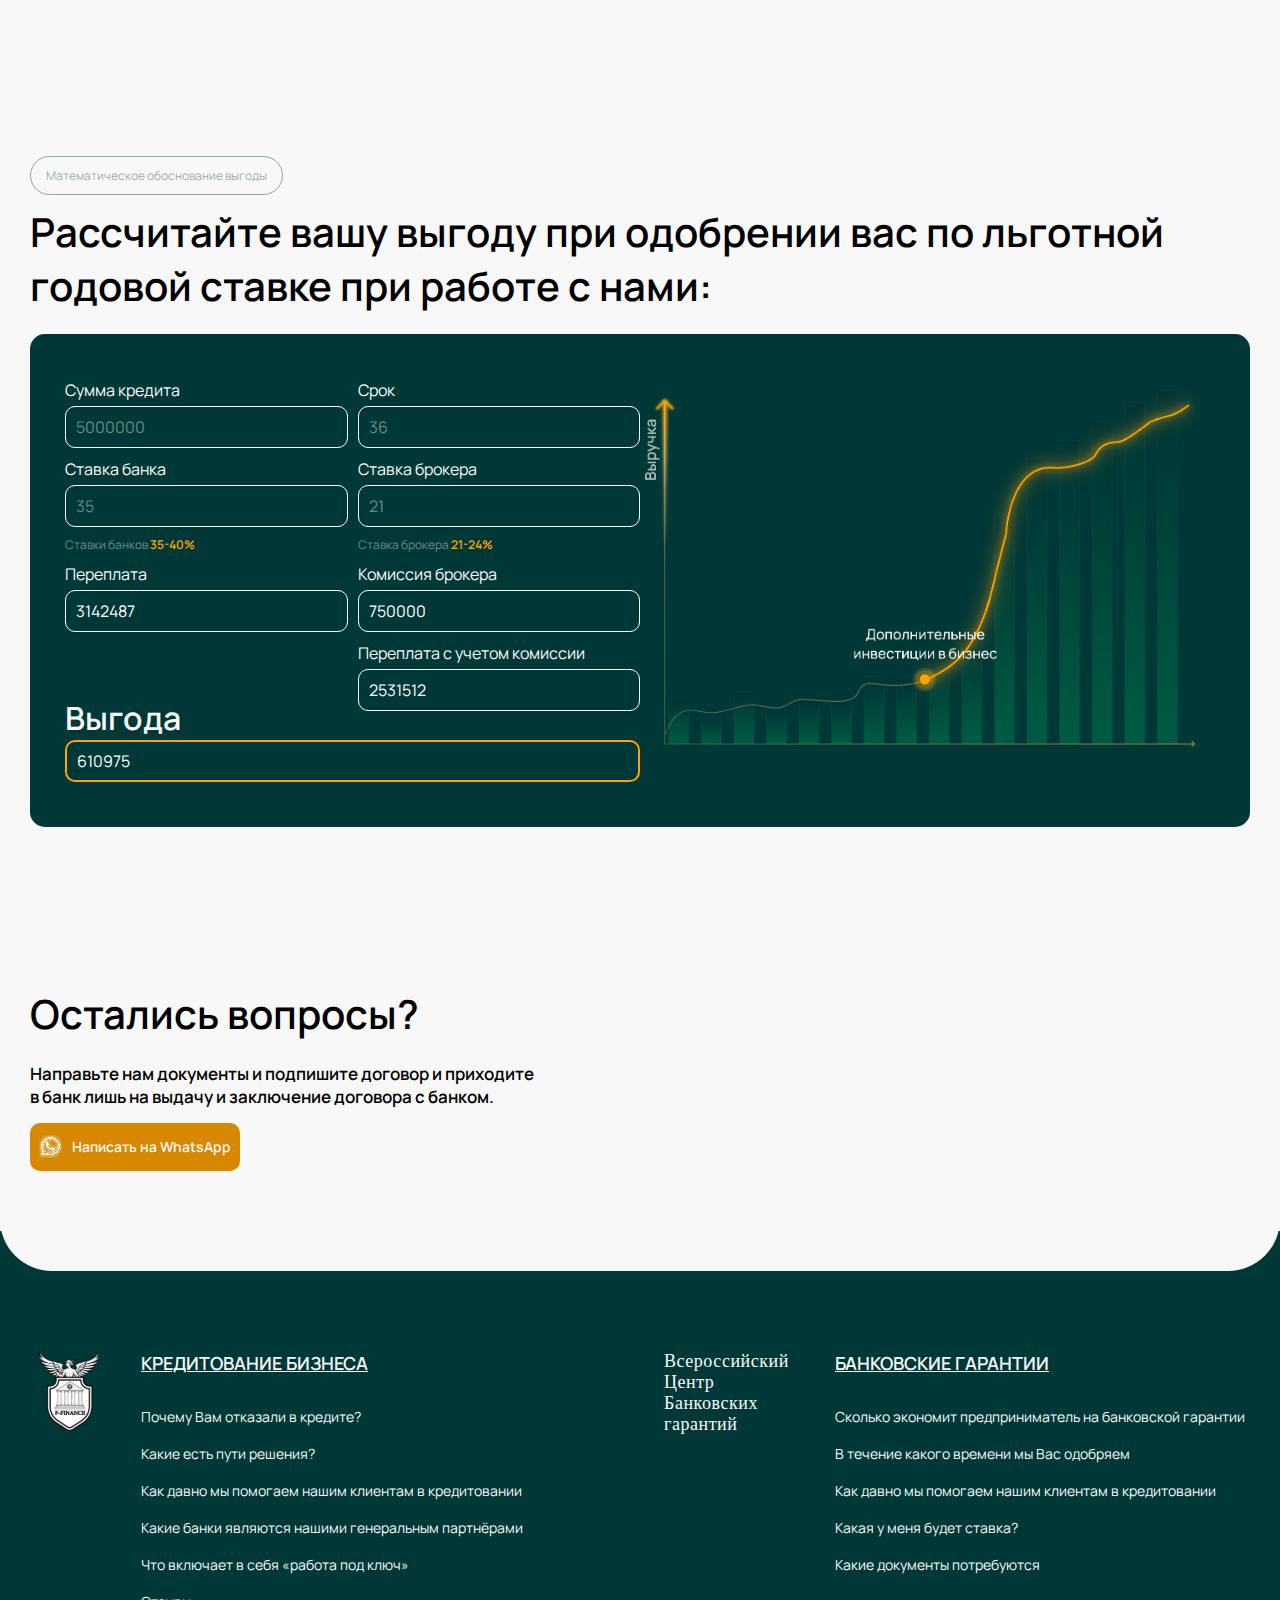
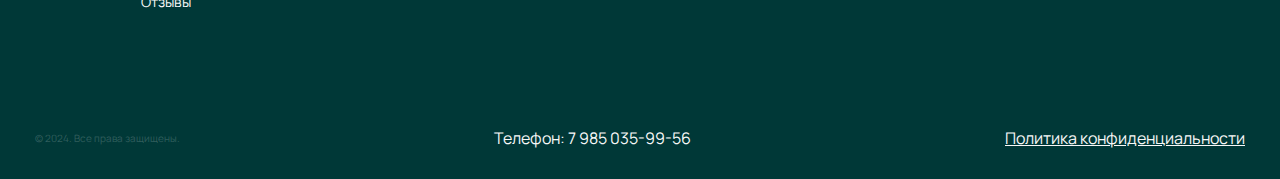
==== commit ea31fa61: "pravki" ====
--- a/index.html
+++ b/index.html
@@ -102,7 +102,7 @@
                                 href="https://wa.me/79850359956"
                             >
                                 <img
-                                    src="img/whatsapp.png"
+                                    src="./img/whatsapp.svg"
                                     alt="whatsapp icon"
                                 />
                                 Написать на WhatsApp
@@ -118,7 +118,7 @@
                             target="_blank"
                             href="https://wa.me/79850359956"
                         >
-                            <img src="img/whatsapp.png" alt="whatsapp icon" />
+                            <img src="./img/whatsapp.svg" alt="whatsapp icon" />
                             Написать на WhatsApp
                         </a>
                         <div class="number-wrap">
@@ -157,11 +157,13 @@
                             в банке
                         </h1>
                         <h4 class="wellcome__subtitle">
-                            Мы — эксперты с <span
+                            <span class="wellcome__subtitle-accent">
+                                Мы — эксперты с <span
                                 class="wellcome__subtitle-accent highlight"
                                 >12-ти летней практикой работы в банковской
                                 сфере.</span
                             >
+                            </span>
                             Работаем с юридическими лицами, которым отказали
                             в финансировании в банке и помогаем согласовать
                             необходимую сумму для развития их бизнеса под
@@ -223,7 +225,7 @@
                                 </p>
                             </div>
                             <div class="denial__dialogue">
-                                <img src="img/dialog1.png" alt="" />
+                                <img src="img/dialog1.svg" alt="" />
                             </div>
                         </div>
                     </section>
@@ -273,7 +275,7 @@
                     <section class="experience" id="experience">
                         <div class="experience__container container">
                             <div class="experience__image">
-                                <img src="img/expeience.jpg" alt="work" />
+                                <img src="img/expeience.svg" alt="work" />
                             </div>
                             <div class="experience__content">
                                 <div class="phrase">
@@ -338,7 +340,7 @@
                                 </ul>
 
                                 <div class="experience__image-mobile">
-                                    <img src="img/expeience.jpg" alt="work" />
+                                    <img src="img/expeience.svg" alt="work" />
                                 </div>
                             </div>
                         </div>
@@ -399,7 +401,7 @@
                                 <div class="swiper-slide reviews__card">
                                     <div class="reviews__card-info">
                                         <img
-                                            src="img/reviews/People/alexey.jpg"
+                                            src="img/reviews/People/alexey.svg"
                                             alt="alexey"
                                         />
                                         <div>
@@ -426,7 +428,7 @@
                                 <div class="swiper-slide reviews__card">
                                     <div class="reviews__card-info">
                                         <img
-                                            src="img/reviews/People/cat.jpg"
+                                            src="img/reviews/People/cat.svg"
                                             alt="cat"
                                         />
                                         <div>
@@ -451,7 +453,7 @@
                                 <div class="swiper-slide reviews__card">
                                     <div class="reviews__card-info">
                                         <img
-                                            src="img/reviews/People/fedor2.jpg"
+                                            src="img/reviews/People/fedor2.svg"
                                             alt="human"
                                         />
                                         <div>
@@ -475,7 +477,7 @@
                                 <div class="swiper-slide reviews__card">
                                     <div class="reviews__card-info">
                                         <img
-                                            src="img/reviews/People/fedor.jpg"
+                                            src="img/reviews/People/fedor.svg"
                                             alt="human"
                                         />
                                         <div>
@@ -693,7 +695,7 @@
                                 href="https://wa.me/79850359956"
                             >
                                 <img
-                                    src="img/whatsapp.png"
+                                    src="img/whatsapp.svg"
                                     alt="whatsapp icon"
                                 />
                                 Написать на WhatsApp
@@ -706,9 +708,9 @@
                 <div class="footer__container container">
                     <div class="footer_container-up">
                         <div class="footer_container-left">
-                            <div class="logo footer__logo">
+                            <a href="index.html" class="logo footer__logo">
                                 <img src="img/logo.svg" alt="" />
-                            </div>
+                            </a>
 
                             <ul class="footer_nav-list">
                                 <h6 style="text-decoration: underline;" class="footer_nav-item bank-link footer_nav-accent">
@@ -746,9 +748,9 @@
                             </ul>
                         </div>
                         <div class="footer_container-right">
-                            <div class="logo footer__logo-text">
+                            <a href="guarantees.html" class="logo footer__logo-text">
                                 Всероссийский Центр Банковских гарантий
-                            </div>
+                            </a>
 
                             <ul class="footer_nav-list">
                                 <h6 style="text-decoration: underline;" class="footer_nav-item bank-link">
--- a/css/style.css
+++ b/css/style.css
@@ -746,6 +746,9 @@
   max-width: 982px;
   margin-bottom: 19px;
 }
+.wellcome__subtitle-accent {
+  font-size: 24px;
+}
 .wellcome__subtitle-phone {
   opacity: 0;
 }
@@ -764,11 +767,14 @@
     display: none;
   }
   .wellcome__subtitle-phone {
-    font-size: 14px;
+    font-size: 16px;
+    line-height: 20px;
     opacity: 1;
     text-align: center;
   }
   .wellcome__subtitle-phone .wellcome-accent {
+    font-size: 20px;
+    line-height: 35px;
     text-align: center;
     display: block;
     margin-bottom: 10px;
@@ -809,7 +815,7 @@
 @media (max-width: 400px) {
   .wellcome__btn {
     height: 60px;
-    top: 370px;
+    top: 380px;
     width: 250px;
   }
 }
@@ -1572,6 +1578,7 @@
 }
 
 .footer__logo-text {
+  height: fit-content;
   margin-right: 54px;
   width: 117px;
   font-family: "Bebas Neue";
